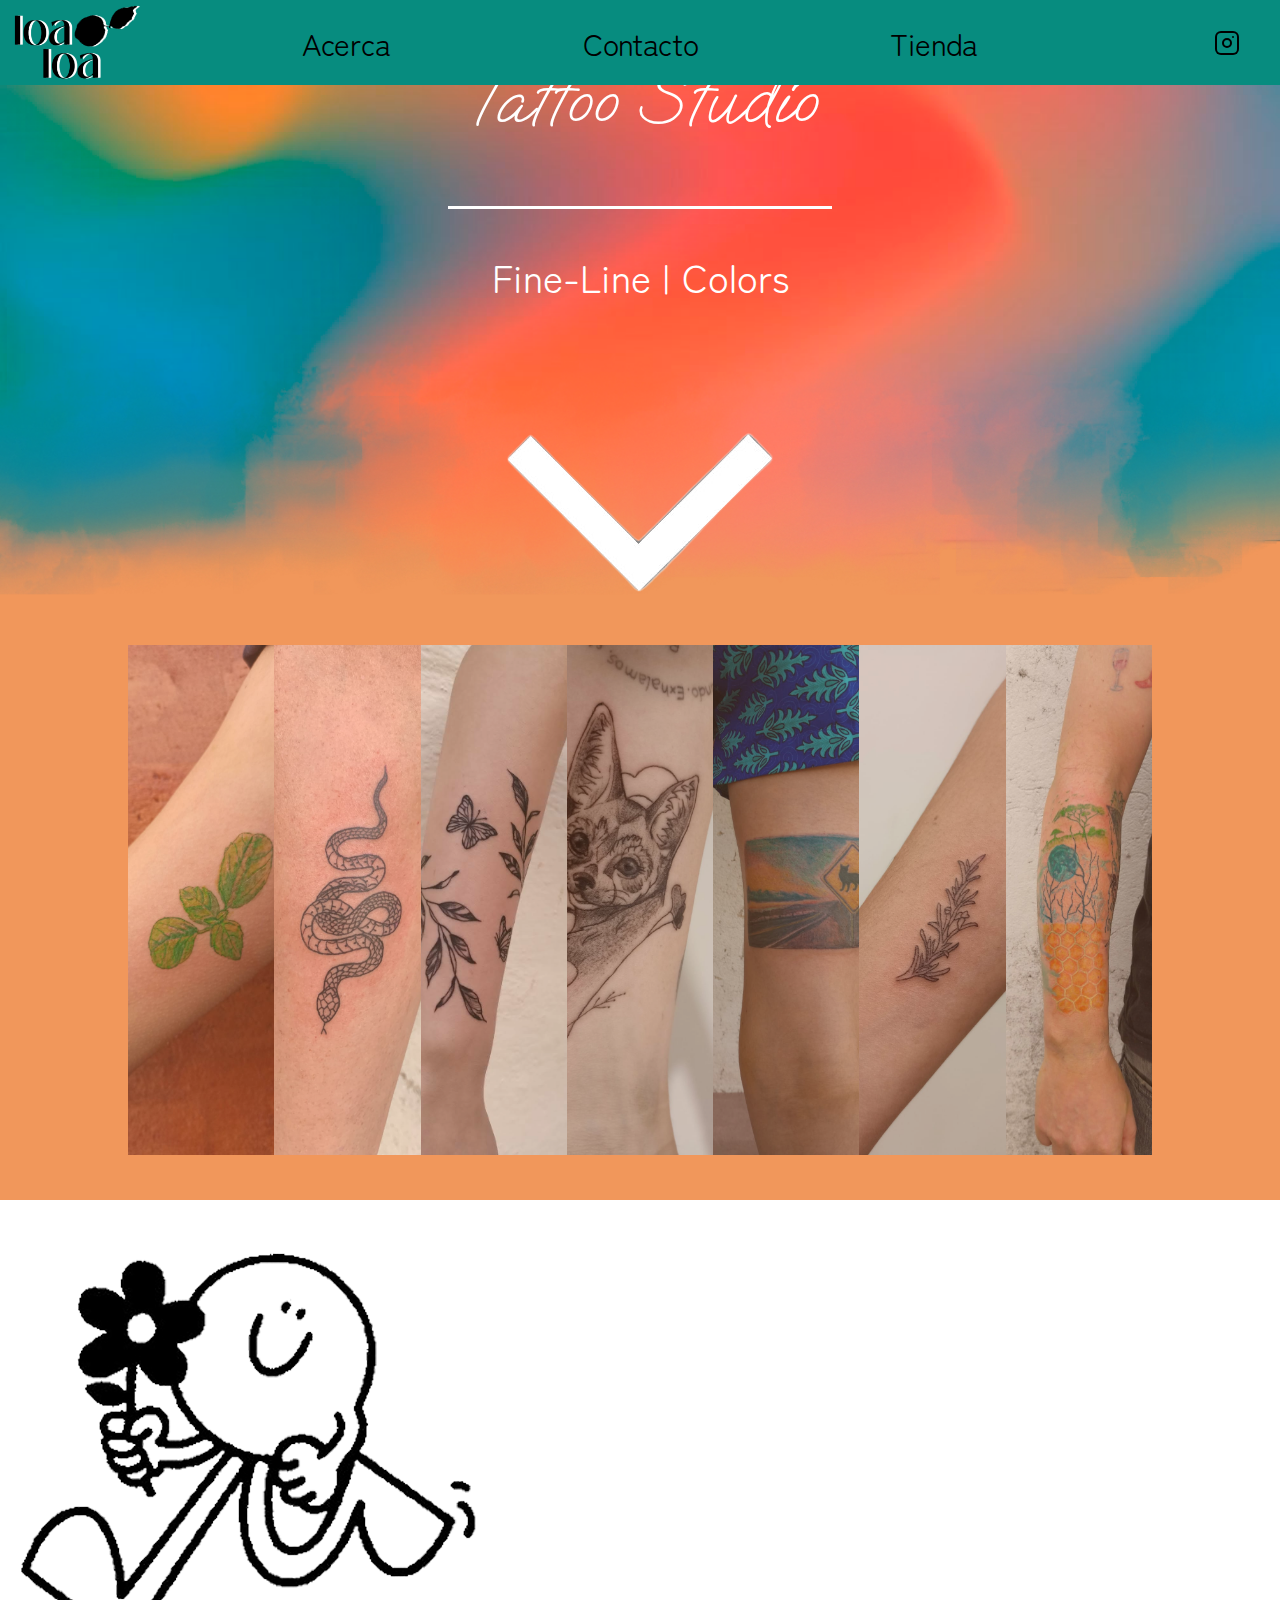
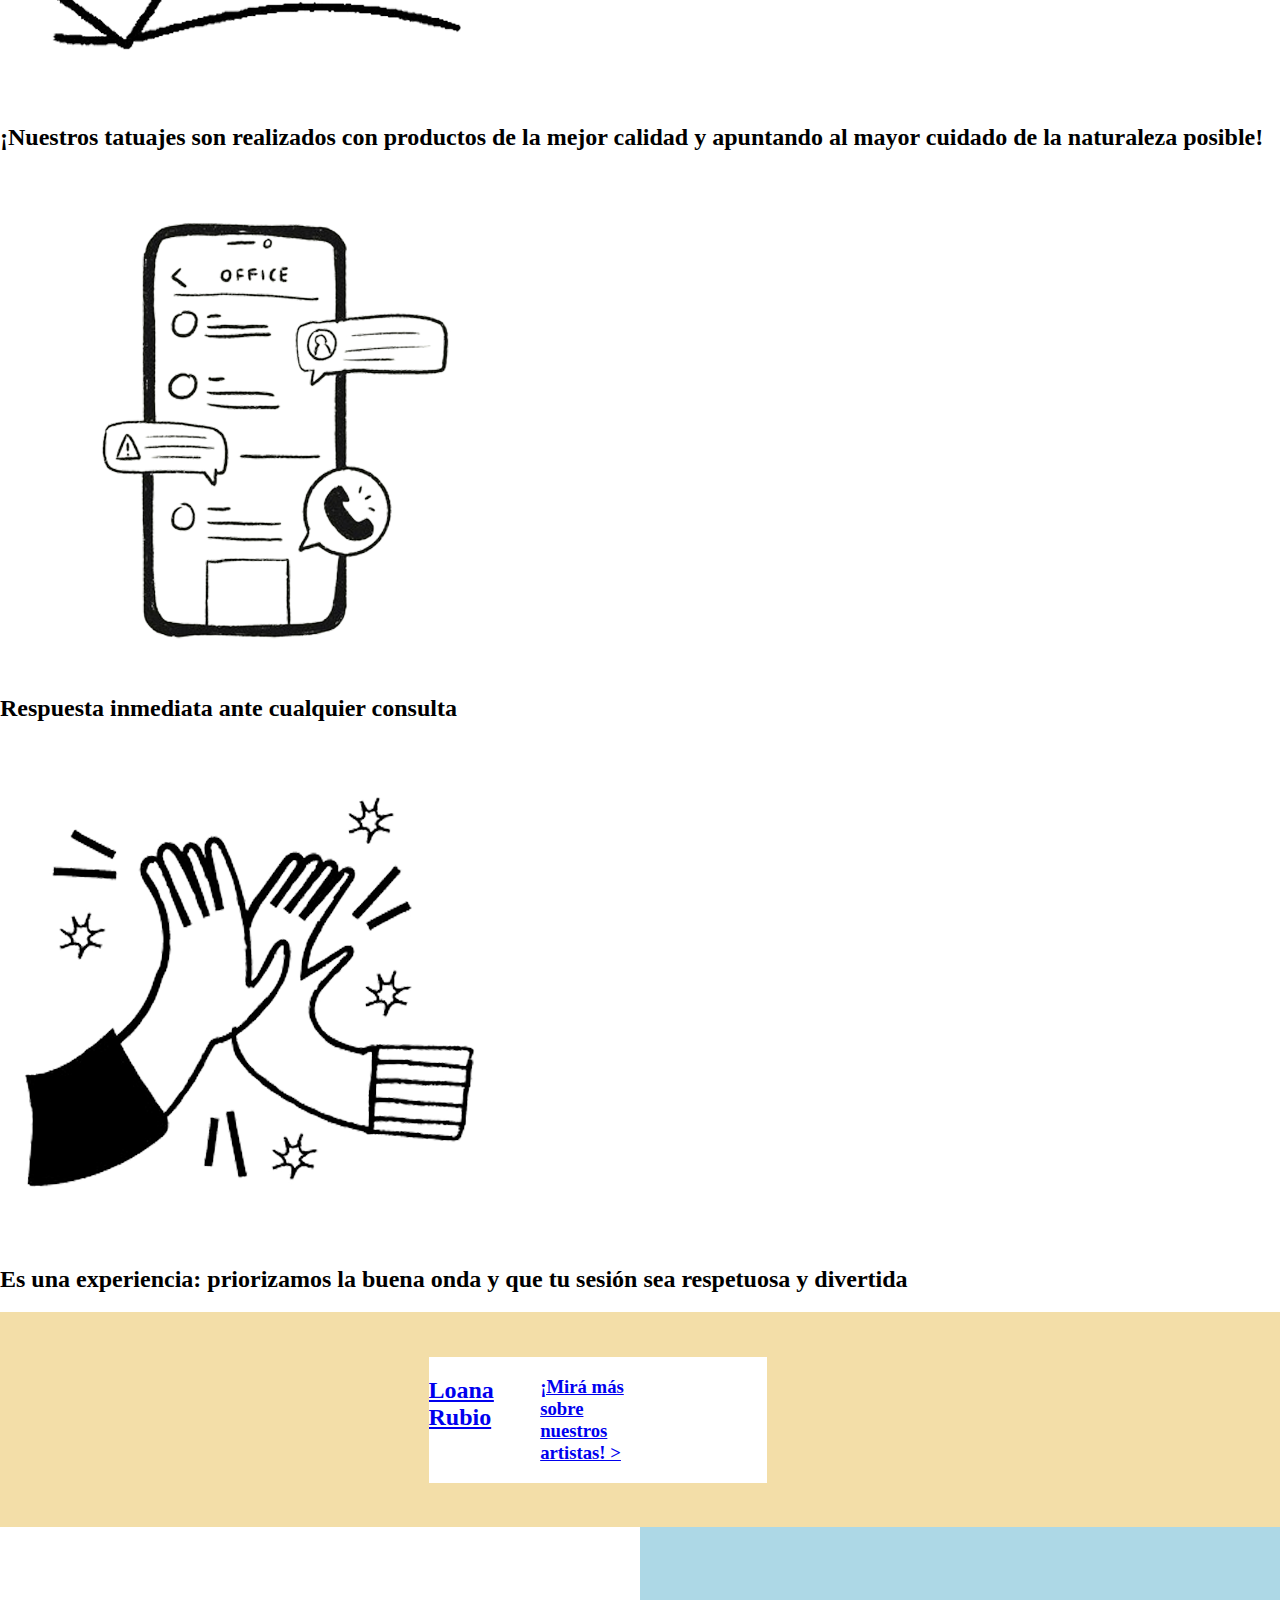
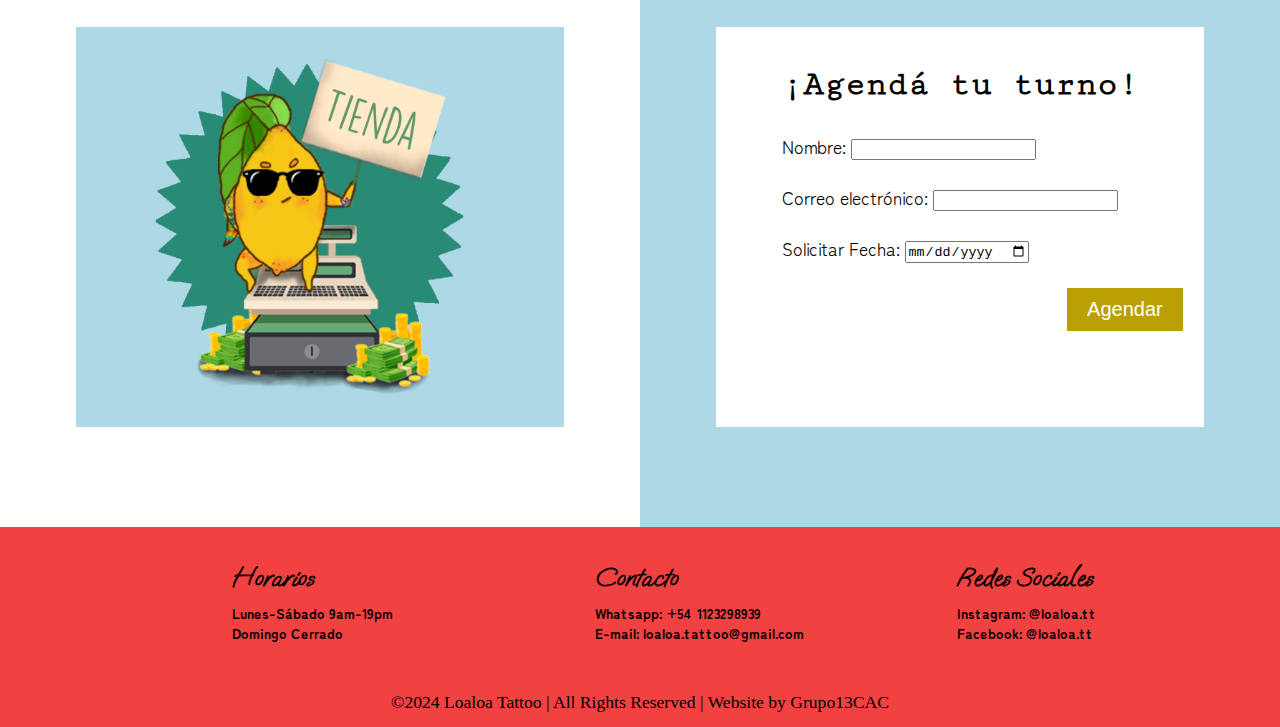
==== index.html @ 34a478d0 "puntosImagen" ====
<!DOCTYPE html>
<html lang="en">
<head>
    <meta charset="UTF-8">
    <meta name="viewport" content="width=device-width, initial-scale=1.0">
    <title>Tienda Loa</title>
    <link rel="stylesheet" href="./CSS/estilos.css">

    <link rel="preconnect" href="https://fonts.googleapis.com">
    <link rel="preconnect" href="https://fonts.gstatic.com" crossorigin>
    <link href="https://fonts.googleapis.com/css2?family=Caveat:wght@400..700&display=swap" rel="stylesheet">
    <link href="https://fonts.googleapis.com/css2?family=Oooh+Baby&display=swap" rel="stylesheet">
    <link href="https://fonts.googleapis.com/css2?family=Zen+Maru+Gothic&display=swap" rel="stylesheet">
    <link href="https://fonts.googleapis.com/css2?family=Cutive+Mono&display=swap" rel="stylesheet">
</head>

<body class="principal">

    <header class="header">
            <div class="logo">
                <a href="index.html">
                    <img src="./Imagenes/logoNegro.png" id="logoNegro" alt="Home">
                </a> 
                <a href="index.html">
                    <img src="./Imagenes/logoBlanco.png" id="logoBlanco" alt="Home">
                </a>
            </div>
             <nav> 
                <ul class="ListaCompleta">
                    <li class="ElementoLista"><a href="Acerca.html">Acerca</a></li>
                  
                    <li class="ElementoLista">  <a href="Contacto.html">Contacto</a></li>
                    
                    <li class="ElementoLista"><a href="Tienda.html">Tienda</a></li>
                </ul>
            </nav>
            <div class="sociales"> 
                <a class="socialesLoa" href="https://www.instagram.com/loaloa.tt/" target="_blank"> <i class="GGinstagram"></i></a>  
            </div>  
            <input type="checkbox" id="toggle" hidden>
            <label for="toggle" class="menu-hamburguesa">
                 <div class="barra"></div>
                 <div class="barra"></div>
                 <div class="barra"></div>
            </label>
            <div id="submenu" class="submenu">
                <ul>
                    <li><a href="/Acerca.html">Acerca</a></li>
                    <li><a href="/Contacto.html">Contacto</a></li>
                    <li><a href="/Tienda.html">Tienda</a></li>
                </ul>
                <a class="socialesLoa" href="https://www.instagram.com/loaloa.tt/" target="_blank"> <i class="GGinstagram"></i></a> 
                <script src="./JS/logica.js"></script>
            </div>
    </header>
    <main>

        <section class="titulo">
            <h1 class="tituloPrincipal">
                Tattoo Studio
            </h1>
            <hr class="separadorTitulos">
            <h2 class="subTituloPrincipal">
                Fine-Line | Colors
            </h2>
            <br><br><br><br><br>
            <div class="flecha">
                <a href="#Trabajos"><img id="flechaImagen" src="./Imagenes/flecha.png" alt=""></a>
            </div>
        </section>

        <section id="Trabajos" class="misTrabajos">
            <!--<h2 class="tituloTrabajos">
                
            </h2> -->
            <div class="carrusel">
                <img src="./Imagenes/tattoo6.jpg" alt="">
                <img src="./Imagenes/tattoo1.jpeg" alt="">
                <img src="./Imagenes/tattoo2.jpeg" alt="">
                <img src="./Imagenes/tattoo3.jpeg" alt="">
                <img src="./Imagenes/tattoo4.jpeg" alt="">
                <img src="./Imagenes/tattoo5.jpeg" alt="">
                <img src="./Imagenes/tattoo7.jpg" alt="">
            </div>
            <div class="slider">
                <img src="./Imagenes/tattoo6.jpg" alt="">
                <img src="./Imagenes/tattoo1.jpeg" alt="">
                <img src="./Imagenes/tattoo2.jpeg" alt="">
                <img src="./Imagenes/tattoo3.jpeg" alt="">
                <img src="./Imagenes/tattoo4.jpeg" alt="">
                <img src="./Imagenes/tattoo5.jpeg" alt="">
                <img src="./Imagenes/tattoo7.jpg" alt="">
                <img src="./Imagenes/tattoo2.jpeg" alt="">
            </div>
        </section>

        <section class="transicionGaleriaArtista">
            <div class="divProductos">
                <img id="imgFriendly" src="./Imagenes/friendly.png" alt="">
                <h2>¡Nuestros tatuajes son realizados con productos de la mejor calidad y apuntando al mayor cuidado de la naturaleza posible!</h2>
            </div>
            <div class="divRespuesta">
                <img id="imgRespuesta" src="./Imagenes/respuesta.png" alt="">
                <h2>Respuesta inmediata ante cualquier consulta</h2>
            </div>
            <div class="divOnda">
                <img id="imgAmbiente" src="./Imagenes/buenAmbiente.png" alt="">
                <h2>Es una experiencia: priorizamos la buena onda y que tu sesión sea respetuosa y divertida</h2>
            </div>
        </section>

        <section class="artista">
            <article class="articleArtista">
                <a href="/Acerca.html" class="enlace"><div class="contenedorArtista">
                    <h2>
                        Loana Rubio
                    </h2>
                    <h3>
                        ¡Mirá más sobre nuestros artistas! >
                    </h3>
                </div></a>
            </article>
        </section>

        <section class="tiendaTurno">
            <div class="contenedorTienda">    
                <article class="tienda">
                    <a href="Tienda.html" target="_blank"><img id="botonLimon" src="./Imagenes/LimoncioCash.png" alt=""></a>
                    <!-- <button id="tienda-btn"> Tienda</button>  CTRL + K + C = Win.--> 
                </article>
            </div>

            <div class="contenedorTurno">
                <article class="turno">
                    <form id="turno-form">
                        <h2>¡Agendá tu turno!</h2>
                        <label for="nombre">Nombre:</label>
                        <input type="text" id="nombre" name="nombre" required><br><br>
                        <label for="correo">Correo electrónico:</label>
                        <input type="email" id="correo" name="correo" required><br><br>
                        <label for="fecha">Solicitar Fecha:</label>
                        <input type="date" id="fecha" name="fecha" required><br><br>
                        <button type="submit">Agendar</button>
                    </form>
                </article>
            </div>
        </section>

    </main>
    <footer class="estilosFooter">
        <div class="contenedorListasFooter">
            <div id="listasFooter">
                <ul class="listaHorarios">
                    <li class="tituloFooter">Horarios</li>
                    <li class="elementoFooter">Lunes-Sábado 9am-19pm</li>
                    <li class="elementoFooter">Domingo Cerrado</li>
                </ul>
                <ul class="listaContacto">
                    <li class="tituloFooter">Contacto</li>
                    <li class="elementoFooter">Whatsapp: +54 1123298939</li>
                    <li class="elementoFooter">E-mail: loaloa.tattoo@gmail.com</li>
                </ul>
                <ul class="listaRedes">
                    <li class="tituloFooter">Redes Sociales</li>
                    <li class="elementoFooter">Instagram: @loaloa.tt</li>
                    <li class="elementoFooter">Facebook: @loaloa.tt</li>
                </ul>
            </div>
        </div>
        <div id="copyrightFooter">
            <p>©2024 Loaloa Tattoo | All Rights Reserved | Website by Grupo13CAC</p>
        </div>

    </footer>
    
</body>
</html>
---- CSS/estilos.css ----
.principal{
    margin:0;
    width: 100%;
}

/*--------------------------------------------------------- HEADER --------------------------------------------------------------*/

.header {
    height: 85px;
    width: 100vw;
    position:fixed;
    display:flex;
    justify-content: space-between;
    align-items:center;
    /*background-color:rgba(242, 109, 61, 100);*/
    background-color:rgba(7,140,127, 100);
    animation: mejora-header linear both;
    animation-timeline: scroll(root);
    animation-range: 0 100px;
    z-index: 9999;
}

@keyframes mejora-header {
    from{
       /*background:rgba(255, 109, 61, 0);*/
       background-color:rgba(7,140,127, 0);
       color: black
       } 
    to {
        /*background: rgba(242, 109, 61, 100);*/
        background-color:rgba(7,140,127, 100);
        color:white
    }
}


.ListaCompleta {
    display: flex;
    list-style-type: none;
    padding: 100px;
    margin: 0;
    font-size: 30px;
    font-family: "Zen Maru Gothic", serif;
    font-weight: 400;
    font-style: normal;
    cursor: pointer;
}

.ListaCompleta .ElementoLista {
    transition: transform 0.2s ease, text-decoration 0.2s ease;
    justify-content: space-between;
    margin: 0 6rem;
}
.ListaCompleta a {
    text-decoration: none;
    color: inherit;
 }
 .ListaCompleta .ElementoLista:hover{
   transform: scale(1.2);
  }
.submenu {
    position: absolute;
    top: 100%; 
    right: 2px;
    width: 25%;
    background-color: rgba(14, 180, 166, 0.0); 
    z-index: 999; 
    display: none;
    font-family: "Zen Maru Gothic", serif;
    font-style: normal;
    box-shadow:0px 8px 16px rgba(0, 0, 0, 0.2);
    animation: submenuScroll linear both;
    animation-timeline: scroll(root);
    animation-range: 0 100px;
}
@keyframes submenuScroll{
    from{box-shadow:0px 8px 16px rgba(0, 0, 0, 0.2) }
    to{background-color:rgba(7,140,127, 0.9);
        box-shadow:0px 0px 0px rgba(0, 0, 0, 0.0);
    }
}

.submenu ul {
    list-style-type: none;
    margin: 2%;
    padding: 15px 20px;
    display: flex;
    flex-direction: column;
    justify-content: center;
    align-items:center;
    
}

.submenu li {
    padding: 5%;
    margin: 3% 10%;
}

.submenu a {
    text-decoration: none;
    color: #000; 
    font-size: 18px; 
    font-family: "Zen Maru Gothic", serif;
    font-style: normal;
    animation: submenua linear both;
    animation-timeline: scroll(root);
    animation-range: 0 100px;

}
@keyframes submenua{
    from{ color: black}
    to{ color:white}
}
.submenu .socialesLoa{
    display:flex;
    flex-direction: column;
    justify-content: center;
    align-items:center;
    padding: 10px 10px;
}
#toggle:checked ~ .header .submenu {
    display: block;
}

#toggle {
    display: none;
}
#toggle:checked ~ .submenu {
    display: block;
}
.logo{
    width: 20%;
    height: 100%;
    position: relative;
    cursor: pointer;
}

.logo img {
    margin-left:10%;
    width: 130px; 
    height: 100%;
    position: absolute;
}

#logoBlanco{
    transition: transform 0.2s ease, text-decoration 0.2s ease;
    z-index: 0;
    animation: transicion-logoBlanco linear both;
    animation-timeline: scroll(root);
    animation-range: 0 100px;
}

#logoNegro{
    transition: transform 0.2s ease, text-decoration 0.2s ease;
    z-index: 1;
    animation: transicion-logoNegro linear both;
    animation-timeline: scroll(root);
    animation-range: 0 100px;
}
#logoNegro:hover{
    transform: scale(1.2)
}
#logoBlanco:hover{
    transform: scale(1.2)
}

@keyframes transicion-logoNegro {
    from{
        z-index: 1; 
        opacity: 1;
       } 
    to {
        z-index: 0; 
        opacity: 0;
    }
}

@keyframes transicion-logoBlanco {
    from{
        z-index: 0; 
        opacity: 0;
       } 
    to {
        z-index: 1;
        opacity: 1;
    }
}

.nav{
    width: 60%;
}

.sociales{
    /* padding: 4%; */
    width: 20%;
    height: 100%;
    display: flex;
    justify-content: center;
    align-items: center;
}
 @keyframes insta-scroll{  
    to{ color: white;}
 }

.socialesLoa{
    color:black;
    animation: insta-scroll linear both;
    animation-timeline: scroll(root);
    animation-range: 0 100px;
 }

 /* Separados porque sin la aclaración .socialesLoa se lo aplica a todo. */
.socialesLoa:link, 
.socialesLoa:visited,
.socialesloa:active{

}

.GGinstagram {
    transition: transform 0.3s;
    box-sizing: border-box;
    position: relative;
    display: block;
    transform: scale(var(--ggs,1));
    border: 2px solid transparent;
    box-shadow: 0 0 0 2px;
    border-radius: 4px;
    width: 20px;
    height: 20px;
}

.GGinstagram::after,
.GGinstagram::before {
    content: "";
    display: block;
    box-sizing: border-box;
    position: absolute;
}

.GGinstagram::after {
    border: 2px solid;
    left: 3px;
    width: 10px;
    height: 10px;
    border-radius: 100%;
    top: 3px;
}

.GGinstagram::before {
    border-radius: 3px;
    width: 2px;
    height: 2px;
    background: currentColor;
    right: 1px;
    top: 1px;
}
.GGinstagram:hover{
    transform:scale(1.3)
}

.menu-hamburguesa {
    width: 18%; 
    height: 100%;
    display:none;  
    cursor: pointer;
}

.barra {
    width: 25px;
    height: 3px;
    background-color: rgb(0, 0, 0);
    margin: 2px;
    border-radius: 9999px;
}
@media (width < 900px){
    .header nav {
        display: none} 
    .menu-hamburguesa{
        display:flex;
        flex-direction:column;
        justify-content: center;
        align-items: center;}
    .sociales{
        display: none;
    }
}


/*----------------------------------------------- PRIMERA SECCION -------------------------------------------------------------------------------------------*/

.titulo{
    background-image: url(../Imagenes/BackgroundHomeDesvanece.png);
    /* background-image: linear-gradient(rgba(0, 0, 0, 0), rgba(253, 190, 165, 0.5)), url(../Imagenes/BackgroundHome.jpg); */
    background-size: cover;
    /* background-position: center;    */
    height:750px;
    width:100%;
    display:flex;
    flex-direction: column;
    justify-content: center;
    align-items: center;
    position: relative;
    background-position: bottom; /*Esto hace que la imagen haga el cover anclando abajo*/
    /* background-color:rgb(248, 232, 177); */
    background-color:rgb(241, 151, 91);
    /* border-bottom: 30px solid rgba(8, 150, 166, 0.30); */
}

@media (width < 1440px){
    .titulo{ 
        height: 600px;
    }
}
@media (width < 1440px) and (height<700px){
    .titulo{ 
        height: 500px;
    }
}

.tituloPrincipal{
    /*-webkit-text-stroke-color: #0b554f;
    -webkit-text-stroke-width: 1.5px;*/
    font-family: "Oooh Baby", cursive;
    font-weight: 400;
    font-style: normal;
    font-size: clamp(4em, 6vw, 6em);
    color: #ffffff;
    
}

.separadorTitulos{
    border:none;
    height:3px;
    width: 30%;
    background-color:#ffffff;
}

.subTituloPrincipal{
    font-family: "Zen Maru Gothic", serif;
    font-weight: 400;
    font-style: normal;
    font-size: clamp(2em, 3vw, 3em);
    color: #ffffff;
}

/*--------------------------------------------MIS TRABAJOS----------------------------------------*/
.misTrabajos{
    /* background-color:#0896A6; */
    background-color:rgb(241, 151, 91);
    /* background-image: url(../Imagenes/fondoMisTrabajos.jpg); */
    background-size: cover;
    background-position: center;    
    height:600px;
    width:100%;
    display:flex;
    justify-content: center;
    align-items: center;
    flex-direction: column;
    font-size: 40px;
    color: #c7f0ec;
}

/* .tituloTrabajos{
    margin-top: -100px;
    font-family: "Caveat", cursive;
    font-optical-sizing: auto;
    font-size: 80px;
    font-style: normal;
} */

@media (width<700px) {
    .misTrabajos{
        height:auto;
    }
}
@media (width > 1440px){
    .misTrabajos{
        height:900px;
    }
}

.carrusel{
    display: flex;
    width: 80%;
    height: 85%;
}

@media (width<700px) {
    .carrusel{
        display: none;
    }
    
}

/*@media (width<700px) {
    .slider{
        height: 80%;
        width: 80%;
        position:relative;
        display: flex;
        overflow: scroll;
        scroll-snap-type: x mandatory;
     }
     .slider img{
        width: 100%;
        left: 0;
        position: sticky;
        object-fit: cover;
        scroll-snap-align: center;
    }
}*/

@media (width<700px) {
    .slider{
        height: 80%;
        width: 80%;
        display: flex;
        flex-wrap: wrap;
        align-items: flex-start;
        gap: 10px;
        margin-bottom: 10px;
     }
     .slider img{
        width: 130px;
        height: 240px;
        flex-basis: 100px;
        flex-grow: 1;
    }
}

.carrusel img{
    width: 0px;
    flex-grow: 1;
    object-fit: cover;
    opacity: .8;
    transition: .5s ease;
}

.carrusel img:hover{
    cursor: crosshair;
    width: 300px;
    opacity: 1;
    filter: contrast(120%);
}
@media (width>700px){
.slider{
    display: none;
}
.slider img{
    display: none;
}
}

/*-------------------------------------------ARTISTA-----------------------------------------*/

.artista{
    height:auto;
    width:100%;
    padding-top: 3.5%;
    padding-bottom: 3.5%;
    background-color:  rgb(243, 222, 168);
    display: flex;
    justify-content: center;
    align-items: center;
}

.contenedorArtista{
    display: grid;
    width: 80%;
    height: 90%;
    background-color: white;
    grid-template-columns: 33% 33% 33%;
    grid-template-rows: 33% 33% 33%;
    overflow: hidden;
}

@media (width<900px){
    .contenedorArtista{
        display: flex;
        flex-direction: column;
    }

}
@media (width<700px){
    .artista{
        padding-top: 0px;
        padding-bottom: 0px;
        }
    .contenedorArtista{
        width: 100%;
        height: 100%;
    }

}




#imgLoaFacheraFacherita{
    border-radius: 50%;
    height: 80%;
    width: 80%;
    margin-top: 80px;
    margin-left: 80px;
    box-shadow: 0px 0px 50px rgba(0, 0, 0, 0.5);
    grid-column: 1;
    grid-row: 1;
}

#imgEstudio{
    height: auto;
    width: 100%;
    margin-top: 30px;
    grid-column: 3;
    grid-row: 2;
}

#imgMesaTrabajo{
    height: auto;
    width: 100%;
    margin-top: 80px;
    margin-left: 80px;
    grid-column: 1;
    grid-row: 3;
}

#textoLoaFacheraFacherita{
    margin-top: 50px;
    grid-row: 1;
    grid-column: 2/3;
}

#textoLoaFacheraFacherita p{
    margin-top: -30px;
}

#textoEstudio{
    grid-row: 2;
    grid-column: 1/2;
}

#textoMesaTrabajo{
    grid-row: 3;
    grid-column: 2/3;
}


.contenedorTexto{
    height: 400px;
    width: 180%;
}

@media (width<900px){
    .contenedorTexto{
        height: auto;
        width: 90%;
        margin-left: 5%;
        margin-right: 5%;
    }
    #imgMesaTrabajo{
        width: 90%;
        margin-top: 0px;
        margin-left: 5%;
        margin-right: 5%;
    }
    #imgLoaFacheraFacherita{
        margin-top: 40px;
        margin-left: 10%;
    }
    #imgEstudio{
        width: 90%;
        margin-top: 0px;
        margin-left: 5%;
        margin-right: 5%;
    }
    
}

.contenedorTexto h2{
    font-family: "Caveat", cursive;
    font-optical-sizing: auto;
    font-size: clamp(2em, 5vw, 5em);
    font-style: normal;
    margin-top: 10px;
    margin-left: 80px;
}

.contenedorTexto p{
    font-size: calc(1vw + .7em);
    margin-left: 90px;
    text-align:justify;
    font-family: "Zen Maru Gothic", serif;
    margin-top: 100px;
}
@media (width<900px){
    .contenedorTexto p{
        margin-left: 1px; 
        margin-top: 20px;  
    }
    .contenedorTexto h2{
        text-align: center;
        margin-left: 0px;
    }
}

/*-----------------------------------------TIENDA Y CONTACTO-----------------------------------------*/

.tiendaTurno {
    display: flex;
    justify-content: space-between; 
    align-items: center; 
    height: 600px; 
    width: 100%;
    /* padding: 0 20px;  */
    background-color: lightblue;
}
@media (width<900px) {
    .tiendaTurno{
        height: auto;
        flex-direction: column-reverse;
    }
}

.contenedorTienda,
.contenedorTurno {
    width: 50%; 
    height: 100%;
    display: flex;
    justify-content: center;
    align-items: center;
}

@media (width<900px){
    .contenedorTienda{
        width: 100%;
    }
    .contenedorTurno{
        width: 90%;
        margin-top: 5%;
        margin-bottom: 5%;
    }
    .tienda{
        margin-top: 5%;
        margin-bottom: 5%;;
    }
}

.contenedorTurno {
    /* text-align: right;  */
}


.turno ,.tienda {
    width: 70%;
    height: 60%;
    padding: 20px;
    display: flex;
    justify-content: center;
    align-items: center;
}
.contenedorTienda{
    background-color: white;
}

.tienda {
    background-color: lightblue;
}

#botonLimon{
    width: 80%;
    height: 80%;
    margin-left: 8%;
}

.contenedorTurno {
    /* text-align: right; */
    background-color:lightblue 
}

.turno h2 {
    margin-top: 5%;
    text-align: center;
    font-size: clamp(2em, 1vw, 5em);
    font-family: "Cutive Mono", monospace; 
}

.turno{
    background-color:white;
    display: flex;
    /* flex-direction: column; */
    font-family: "Zen Maru Gothic", serif;
    font-size: calc(0.5vw + .7em);
    overflow: hidden;
}

#turno-form{
    height: 100%;
}

.turno button {
    /* width: 20%;
    height: 45%; */
    padding: 10px 20px;
    font-size: 20px;
    /* line-height: 100%; */
    text-align: center;
    cursor: pointer;
    border: none;
    /* border-radius: 50%; */
    background-color: #bba004;
    color: #fff;
    transition: background-color 0.3s ease;
    margin-left: 80%;
}
  
button:hover {
    background-color: #0056b3;
}

/*-----------------------------------------------FOOTER----------------------------------------------*/

.estilosFooter{
    background-color: #F24141;
    height: 200px;
    width:100%;
    display: block;
    /* overflow: hidden; */
}

.tituloFooter{
    font-family: "Oooh Baby", cursive;
    font-size: clamp(1em, 2vw, 2em);
    font-weight: 800;
    font-style: normal;
    margin-bottom: 10px;
}

.elementoFooter{
    font-family: "Zen Maru Gothic", serif;
    font-size: calc(.7vw + .3em);
    font-weight: 600;
    font-style: normal;
}

.contenedorListasFooter{
    width: 100%;
    display: flex;
    align-items: center;  
}

#listasFooter{
    height: 150px;
    width: 100%;
    display: flex;
    justify-content: space-between;
    align-items: center;
    margin-left: 15%;
}
@media (width<800px){
    
    #listasFooter{
        height: 150px;
        width: 100%;
        display: flex;
        justify-content: space-between;
        align-items: center;
        margin-left: -5%;
        overflow: hidden;
    }
}

#listasFooter ul{
    list-style-type: none;
    /* padding: 0px 200px; */
    margin: 0;
    width: 33%;
}

#copyrightFooter{
    display: flex;
    justify-content: center;
    align-items: center;
    height: 50px;
    width:100%;
    font-size: calc(1vw + .3em);
}
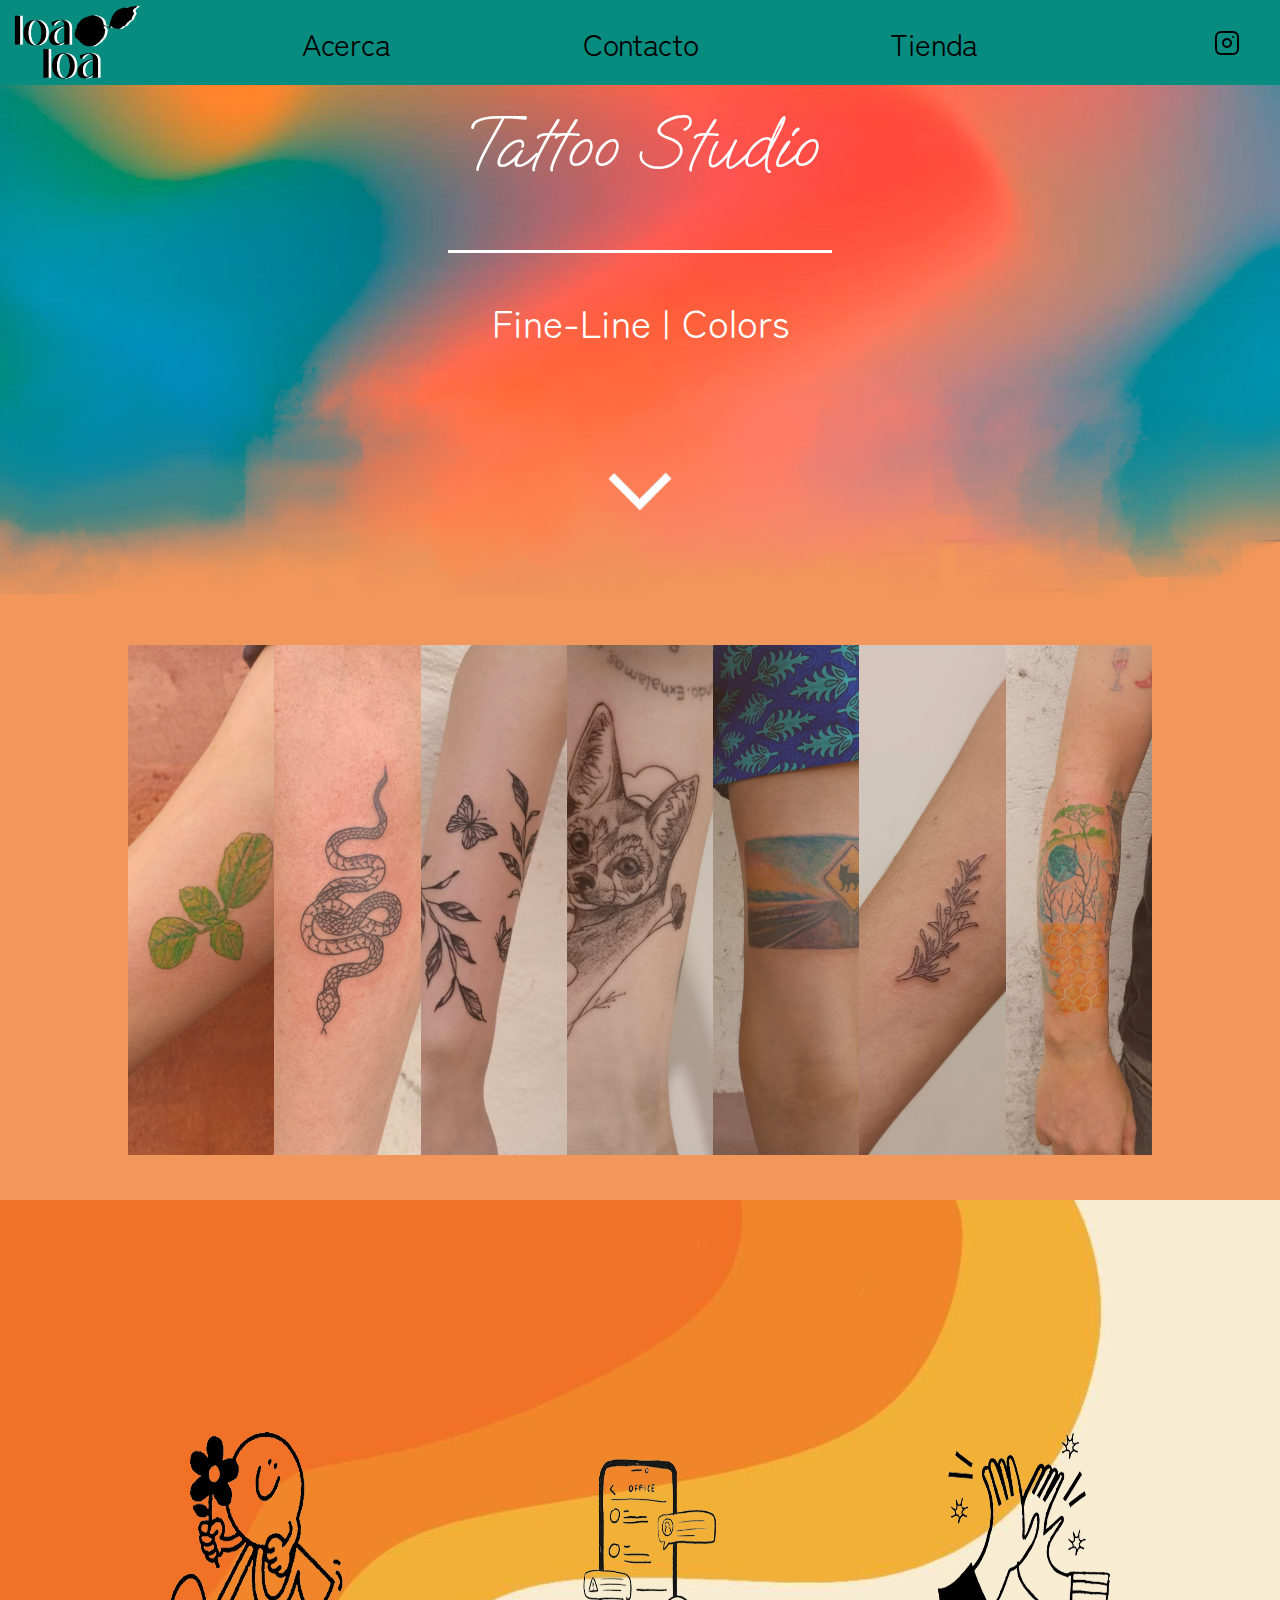
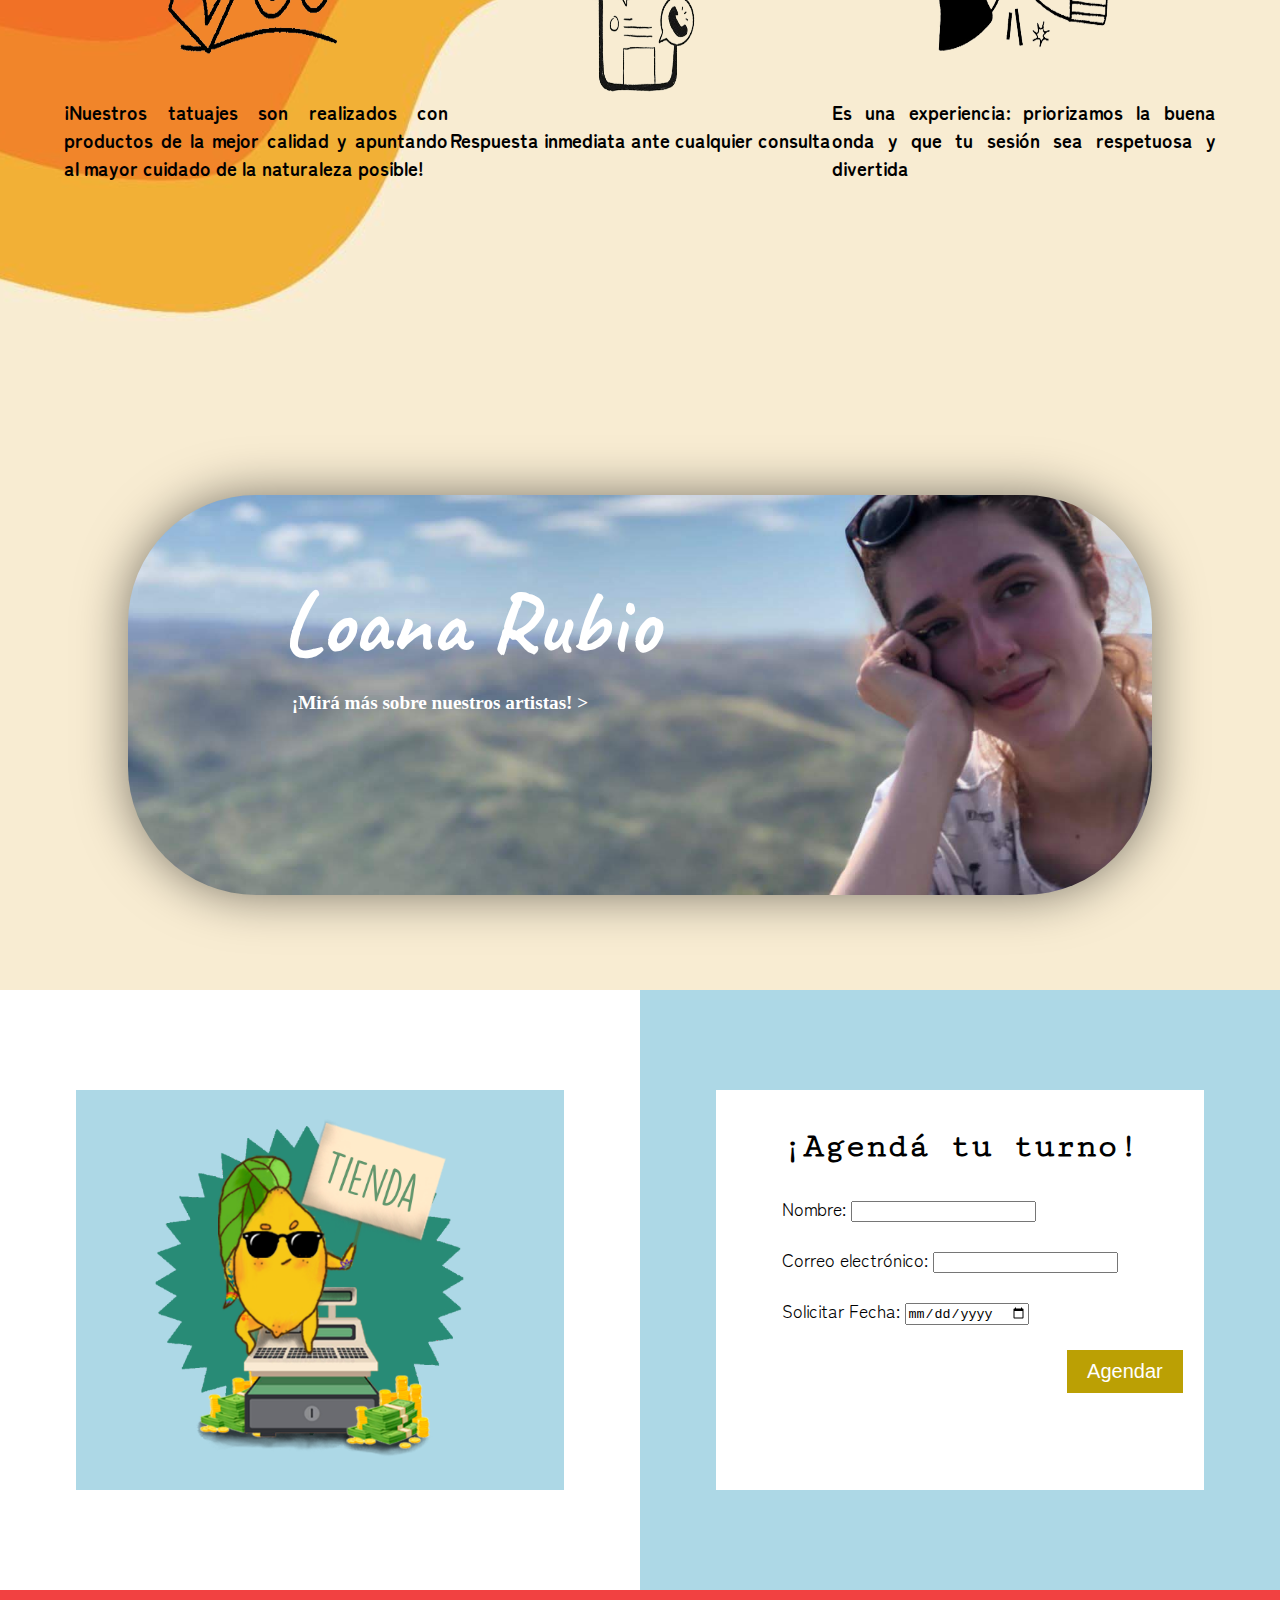
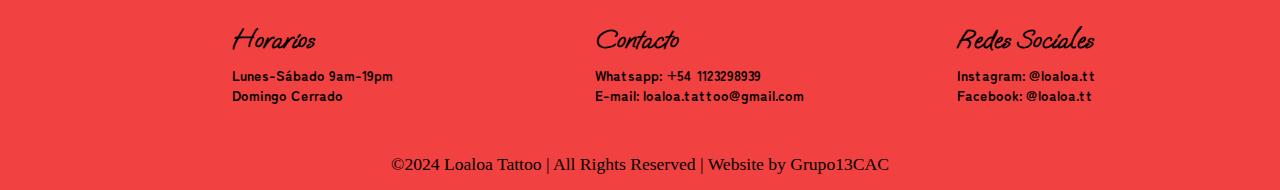
==== commit 1e6944ad: "puntosAmborgesa" ====
--- a/index.html
+++ b/index.html
@@ -45,9 +45,9 @@
             </label>
             <div id="submenu" class="submenu">
                 <ul>
-                    <li><a href="/Acerca.html">Acerca</a></li>
-                    <li><a href="/Contacto.html">Contacto</a></li>
-                    <li><a href="/Tienda.html">Tienda</a></li>
+                    <li><a href="./Acerca.html">Acerca</a></li>
+                    <li><a href="./Contacto.html">Contacto</a></li>
+                    <li><a href="./Tienda.html">Tienda</a></li>
                 </ul>
                 <a class="socialesLoa" href="https://www.instagram.com/loaloa.tt/" target="_blank"> <i class="GGinstagram"></i></a> 
                 <script src="./JS/logica.js"></script>
--- a/CSS/estilos.css
+++ b/CSS/estilos.css
@@ -1,3 +1,7 @@
+html{
+    scroll-behavior: smooth;
+}
+
 .principal{
     margin:0;
     width: 100%;
@@ -293,7 +297,7 @@
     /* background-image: linear-gradient(rgba(0, 0, 0, 0), rgba(253, 190, 165, 0.5)), url(../Imagenes/BackgroundHome.jpg); */
     background-size: cover;
     /* background-position: center;    */
-    height:750px;
+    height:900px;
     width:100%;
     display:flex;
     flex-direction: column;
@@ -311,9 +315,10 @@
         height: 600px;
     }
 }
-@media (width < 1440px) and (height<700px){
+
+@media (width < 1440px) and (height < 700px){
     .titulo{ 
-        height: 500px;
+        height: 800px;
     }
 }
 
@@ -343,7 +348,30 @@
     color: #ffffff;
 }
 
+.flecha{
+    position: relative;
+    width: 5%;
+    height: 14%;
+    cursor: pointer;
+}
+
+#flechaImagen{
+    width: 100%;
+    animation: rebote 1s infinite ease-in-out;
+}
+
+@keyframes rebote {
+    0%, 100% {
+        transform: translateY(0);
+    }
+    50% {
+        transform: translateY(-40px); /* Ajusta la altura del rebote */
+    }
+}
+
+
 /*--------------------------------------------MIS TRABAJOS----------------------------------------*/
+
 .misTrabajos{
     /* background-color:#0896A6; */
     background-color:rgb(241, 151, 91);
@@ -360,6 +388,8 @@
     color: #c7f0ec;
 }
 
+
+
 /* .tituloTrabajos{
     margin-top: -100px;
     font-family: "Caveat", cursive;
@@ -373,11 +403,13 @@
         height:auto;
     }
 }
+
 @media (width > 1440px){
     .misTrabajos{
-        height:900px;
-    }
-}
+        height:1000px;
+    }
+}
+
 
 .carrusel{
     display: flex;
@@ -451,28 +483,130 @@
 }
 }
 
+/*---------------------------------TRANSICION( + DATA)--------------------------------------*/
+.transicionGaleriaArtista{
+    height: 800px;
+    width: 100%;
+    background-color: rgb(241, 151, 91);
+    display: flex;
+    justify-content: center;
+    align-items: center;
+    margin-top: 0px;
+    background-image: url(/Imagenes/fondoBanner.jpg);
+    background-size: cover;
+    background-repeat: no-repeat;
+    background-position: center;
+    font-family: "Zen Maru Gothic", serif;
+    font-size: clamp(0.5em, 1vw, 1em);
+    text-align: justify;
+}
+
+.divProductos{
+    width: 33%;
+    height: 100%;
+    display: flex;
+    flex-direction: column;
+    justify-content: center;
+    align-items: center;
+    margin-left: 5%;
+}
+
+.divProductos img{
+    height: 35%;
+    width: 50%;
+}
+
+.divRespuesta{
+    width: 33%;
+    height: 100%;
+    display: flex;
+    flex-direction: column;
+    justify-content: center;
+    align-items: center;
+}
+
+.divRespuesta img{
+    height: 35%;
+    width: 50%;
+}
+
+.divOnda{
+    width: 33%;
+    height: 100%;
+    display: flex;
+    flex-direction: column;
+    justify-content: center;
+    align-items: center;
+    margin-right: 5%;
+}
+
+.divOnda img{
+    height: 35%;
+    width: 50%;
+}
+
+@media (width<900px){
+    .transicionGaleriaArtista{
+        display: flex;
+        flex-direction: column;
+    }
+
+}
+@media (width<700px){
+    .transicionGaleriaArtista{
+        width: 100%;
+        height: 100%;
+    }
+
+}
+
 /*-------------------------------------------ARTISTA-----------------------------------------*/
 
 .artista{
-    height:auto;
+    height:500px;
     width:100%;
     padding-top: 3.5%;
     padding-bottom: 3.5%;
-    background-color:  rgb(243, 222, 168);
-    display: flex;
-    justify-content: center;
-    align-items: center;
+    background-color: rgb(248, 236, 210);
+    /* rgb(243, 222, 168); */
+    display: flex;
+    justify-content: center;
+    align-items: center;
+}
+
+.articleArtista{
+    width: 80%;
+    height: 80%;
+    margin: 3rem auto;
+}
+
+.enlace{
+    text-decoration: none;
+    color:inherit;
 }
 
 .contenedorArtista{
-    display: grid;
-    width: 80%;
-    height: 90%;
+    display:block;
+    width: 100%;
+    height: 100%;
     background-color: white;
-    grid-template-columns: 33% 33% 33%;
-    grid-template-rows: 33% 33% 33%;
     overflow: hidden;
-}
+    box-shadow: 0px 0px 50px rgba(0, 0, 0, 0.5);
+    border-radius: 8rem;
+    background-image: url("../Imagenes/loaBanner.jpg");
+    background-size: cover;
+    background-repeat: no-repeat;
+    background-position: center;
+    justify-content:left;
+    align-items: center;
+    transition: transform 0.3s ease;
+}
+
+.contenedorArtista:hover{
+    transform:scale(1.1);
+    cursor:pointer;
+}
+
 
 @media (width<900px){
     .contenedorArtista{
@@ -494,109 +628,29 @@
 }
 
 
-
-
-#imgLoaFacheraFacherita{
-    border-radius: 50%;
-    height: 80%;
-    width: 80%;
-    margin-top: 80px;
-    margin-left: 80px;
-    box-shadow: 0px 0px 50px rgba(0, 0, 0, 0.5);
-    grid-column: 1;
-    grid-row: 1;
-}
-
-#imgEstudio{
-    height: auto;
-    width: 100%;
-    margin-top: 30px;
-    grid-column: 3;
-    grid-row: 2;
-}
-
-#imgMesaTrabajo{
-    height: auto;
-    width: 100%;
-    margin-top: 80px;
-    margin-left: 80px;
-    grid-column: 1;
-    grid-row: 3;
-}
-
-#textoLoaFacheraFacherita{
-    margin-top: 50px;
-    grid-row: 1;
-    grid-column: 2/3;
-}
-
-#textoLoaFacheraFacherita p{
-    margin-top: -30px;
-}
-
-#textoEstudio{
-    grid-row: 2;
-    grid-column: 1/2;
-}
-
-#textoMesaTrabajo{
-    grid-row: 3;
-    grid-column: 2/3;
-}
-
-
-.contenedorTexto{
-    height: 400px;
-    width: 180%;
-}
-
 @media (width<900px){
-    .contenedorTexto{
-        height: auto;
-        width: 90%;
-        margin-left: 5%;
-        margin-right: 5%;
-    }
-    #imgMesaTrabajo{
-        width: 90%;
-        margin-top: 0px;
-        margin-left: 5%;
-        margin-right: 5%;
-    }
-    #imgLoaFacheraFacherita{
-        margin-top: 40px;
-        margin-left: 10%;
-    }
-    #imgEstudio{
-        width: 90%;
-        margin-top: 0px;
-        margin-left: 5%;
-        margin-right: 5%;
-    }
-    
-}
-
-.contenedorTexto h2{
+
+}
+
+.artista h2{
     font-family: "Caveat", cursive;
     font-optical-sizing: auto;
-    font-size: clamp(2em, 5vw, 5em);
+    font-size: clamp(2em, 7vw, 7em);
     font-style: normal;
-    margin-top: 10px;
-    margin-left: 80px;
-}
-
-.contenedorTexto p{
-    font-size: calc(1vw + .7em);
-    margin-left: 90px;
-    text-align:justify;
-    font-family: "Zen Maru Gothic", serif;
-    margin-top: 100px;
-}
+    margin-top: 7%;
+    margin-left: 15%;
+    color: white;
+}
+
+.artista h3{
+    font-size: clamp(1em, 1.5vw, 1.5em);
+    color: white;
+    margin-left: 16%;
+    margin-top: -6%;
+}
+
+
 @media (width<900px){
-    .contenedorTexto p{
-        margin-left: 1px; 
-        margin-top: 20px;  
-    }
     .contenedorTexto h2{
         text-align: center;
         margin-left: 0px;
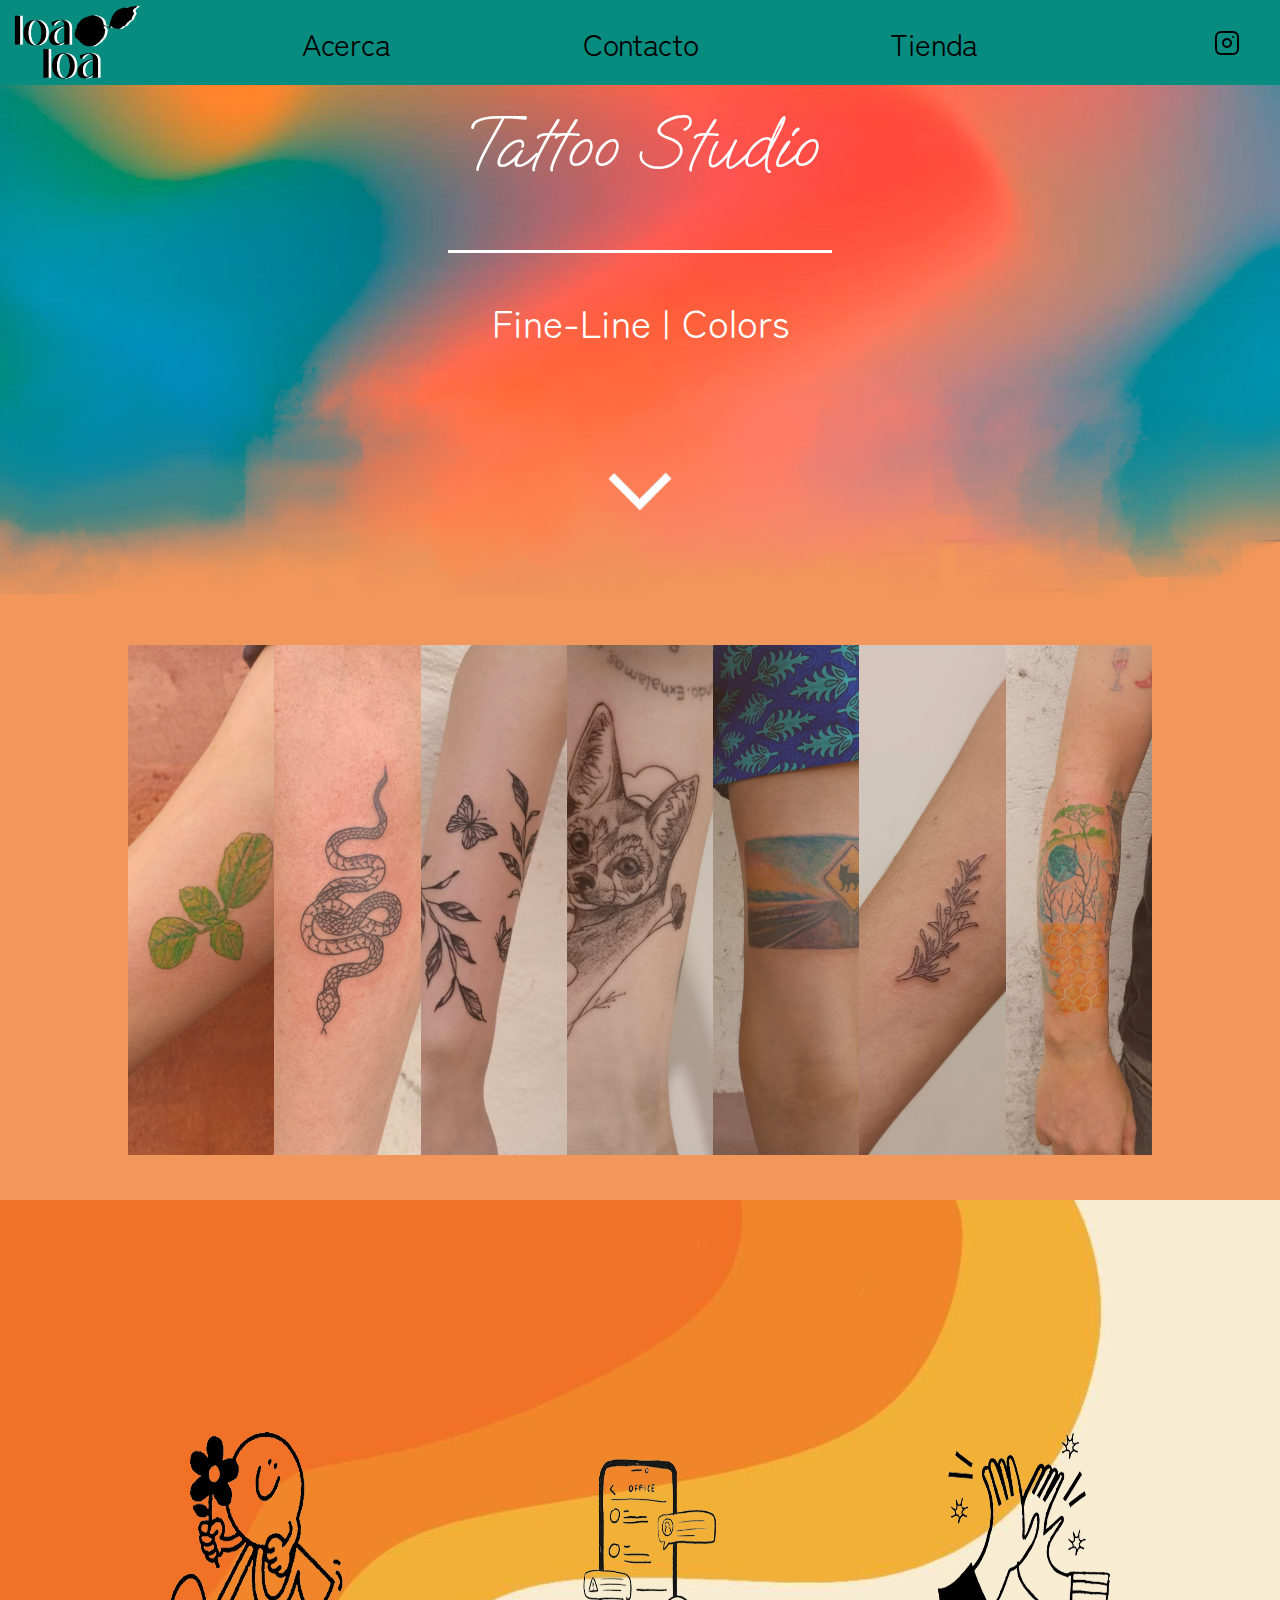
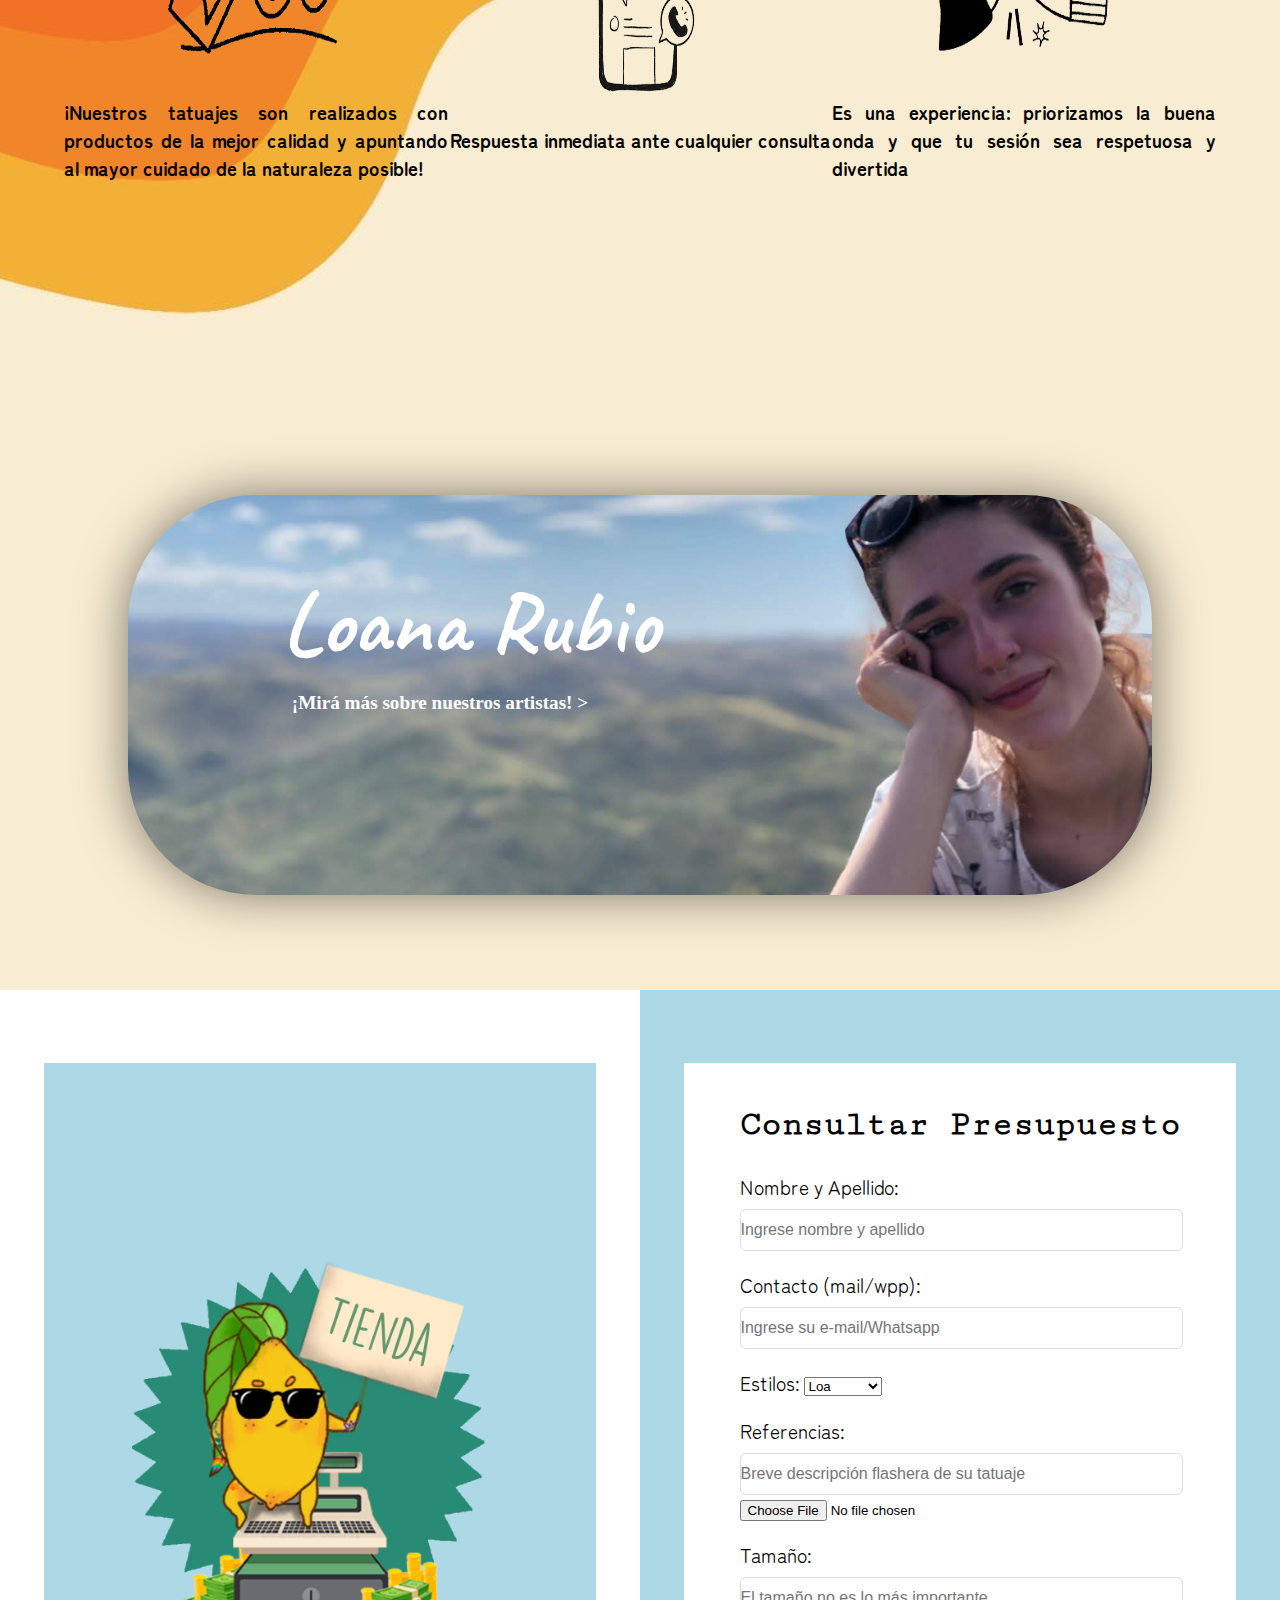
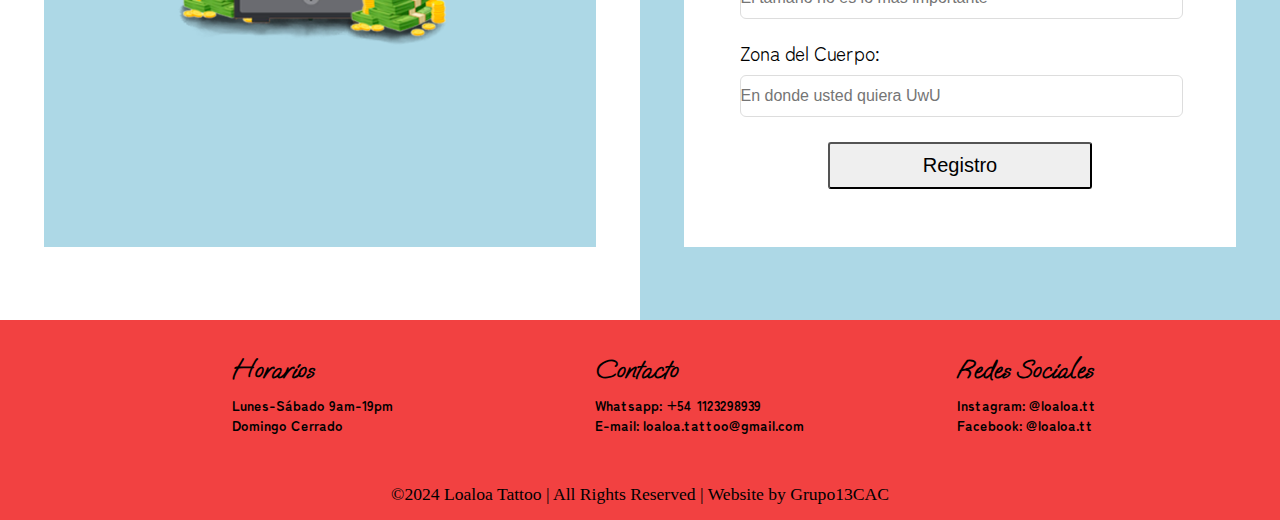
==== commit 4078f561: "Hicimos el Form" ====
--- a/index.html
+++ b/index.html
@@ -124,25 +124,54 @@
 
         <section class="tiendaTurno">
             <div class="contenedorTienda">    
-                <article class="tienda">
+                <div class="tienda">
                     <a href="Tienda.html" target="_blank"><img id="botonLimon" src="./Imagenes/LimoncioCash.png" alt=""></a>
                     <!-- <button id="tienda-btn"> Tienda</button>  CTRL + K + C = Win.--> 
-                </article>
+                </div>
             </div>
 
             <div class="contenedorTurno">
-                <article class="turno">
+                <div class="turno">
                     <form id="turno-form">
-                        <h2>¡Agendá tu turno!</h2>
-                        <label for="nombre">Nombre:</label>
-                        <input type="text" id="nombre" name="nombre" required><br><br>
-                        <label for="correo">Correo electrónico:</label>
-                        <input type="email" id="correo" name="correo" required><br><br>
-                        <label for="fecha">Solicitar Fecha:</label>
-                        <input type="date" id="fecha" name="fecha" required><br><br>
-                        <button type="submit">Agendar</button>
+                        <h2>Consultar Presupuesto</h2>
+                    <div class="Input-box"> 
+                        <label>Nombre y Apellido:</label> 
+                        <input type="text" placeholder="Ingrese nombre y apellido">
+                    </div>
+                    <div class="Input-box"> 
+                        <label>Contacto (mail/wpp):</label>
+                        <input type="text" placeholder="Ingrese su e-mail/Whatsapp">
+                    </div>
+                    <div class="Input-box"> 
+                        <label>Estilos:</label>
+                         <select name="Estilos">
+                            <option value="A">Loa</option>
+                            <option value="B">Fachera</option>
+                            <option value="C">Facherita</option>
+                         </select>
+                    </div>
+                    <div class="Input-box"> 
+                        <label>Referencias:</label>
+                        <input type="text" placeholder="Breve descripción flashera de su tatuaje">
+                    </div>
+                    <div class="input-imagen">
+                        <input type="file" name="Subir una referencia" accept="image/*">
+
+                    </div>
+                    <div class="Input-box"> 
+                        <label>Tamaño:</label>
+                        <input type="text" placeholder="El tamaño no es lo más importante">
+                    </div>
+                    <div class="Input-box"> 
+                        <label>Zona del Cuerpo:</label>
+                        <input type="text" placeholder="En donde usted quiera UwU">
+                    </div>
+                    <div class="boton-form">
+                        <button type="submit" value="Registro"> Registro</button>
+                    </div>
+
                     </form>
-                </article>
+                </div>
             </div>
         </section>
 
--- a/CSS/estilos.css
+++ b/CSS/estilos.css
@@ -603,7 +603,7 @@
 }
 
 .contenedorArtista:hover{
-    transform:scale(1.1);
+    transform:scale(1.04);
     cursor:pointer;
 }
 
@@ -663,7 +663,7 @@
     display: flex;
     justify-content: space-between; 
     align-items: center; 
-    height: 600px; 
+    height: 930px; 
     width: 100%;
     /* padding: 0 20px;  */
     background-color: lightblue;
@@ -705,8 +705,8 @@
 
 
 .turno ,.tienda {
-    width: 70%;
-    height: 60%;
+    width: 80%;
+    height: 80%;
     padding: 20px;
     display: flex;
     justify-content: center;
@@ -725,7 +725,7 @@
     height: 80%;
     margin-left: 8%;
 }
-
+/*-----------------------------------------------------------------------------------------------------------------------------------------------------------------------*/
 .contenedorTurno {
     /* text-align: right; */
     background-color:lightblue 
@@ -750,27 +750,50 @@
 #turno-form{
     height: 100%;
 }
-
-.turno button {
-    /* width: 20%;
-    height: 45%; */
-    padding: 10px 20px;
-    font-size: 20px;
-    /* line-height: 100%; */
-    text-align: center;
-    cursor: pointer;
-    border: none;
-    /* border-radius: 50%; */
-    background-color: #bba004;
-    color: #fff;
-    transition: background-color 0.3s ease;
-    margin-left: 80%;
-}
-  
-button:hover {
-    background-color: #0056b3;
-}
-
+.Input-box{
+    width: 100%;
+    margin-top: 20px;
+}
+.Input-box label{
+    color: black;
+    font-size:1.2rem;
+}
+.boton-form{
+    display: flex;
+    justify-content: center;
+    width:100%;
+    
+}
+.boton-form button{
+    width:60%;
+    margin-top:25px;
+    font-size:20px;
+    padding: 10px;
+    border-radius:3px;
+    
+
+}
+.Input-box input{
+    position: relative;
+    height:40px;
+    width:100%;
+    outline: none;
+    font-size:1rem;
+    color:#707070;
+    margin-top:8px;
+    border:1px solid #ddd;
+    border-radius: 6px;
+    padding: 0;
+
+}
+@media (width < 700px){
+    .turno ,.tienda { 
+        width:100%;
+    }
+    .contenedorTurno{
+        width: 95%;
+    }
+}
 /*-----------------------------------------------FOOTER----------------------------------------------*/
 
 .estilosFooter{
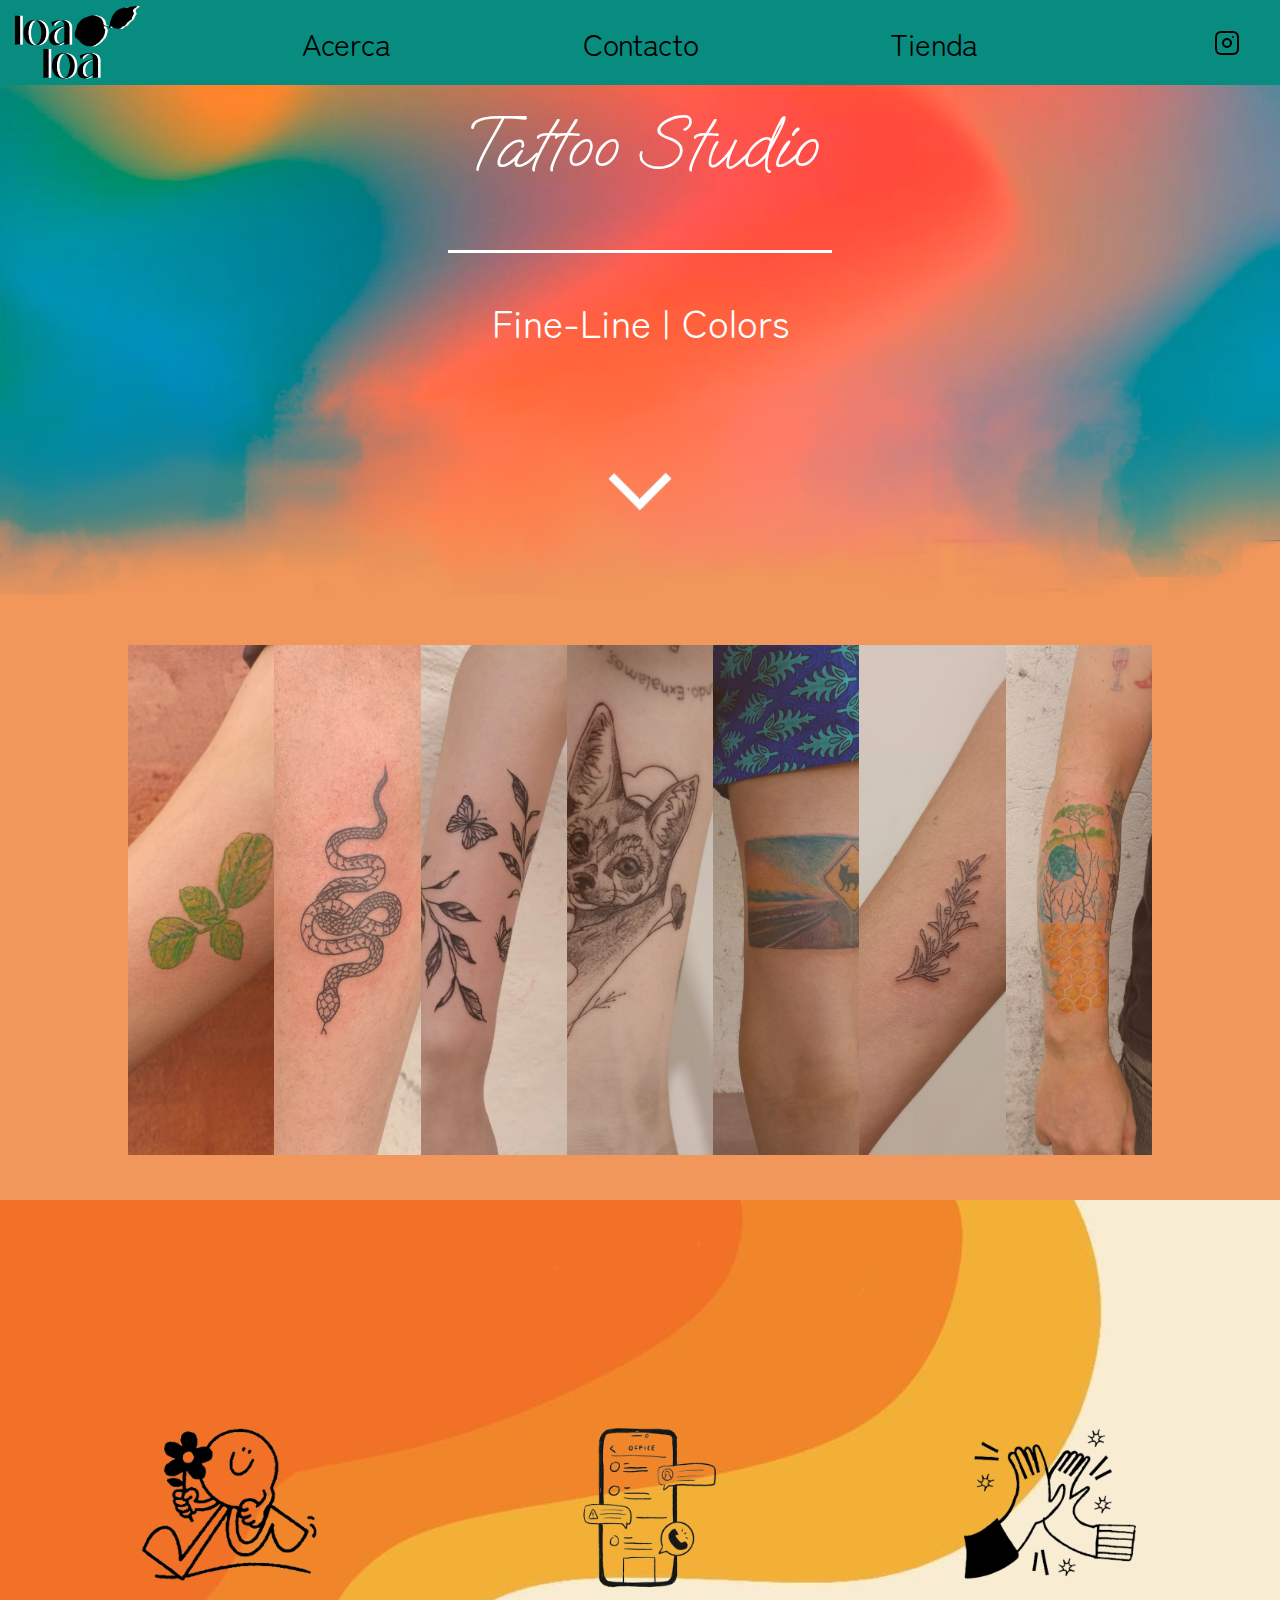
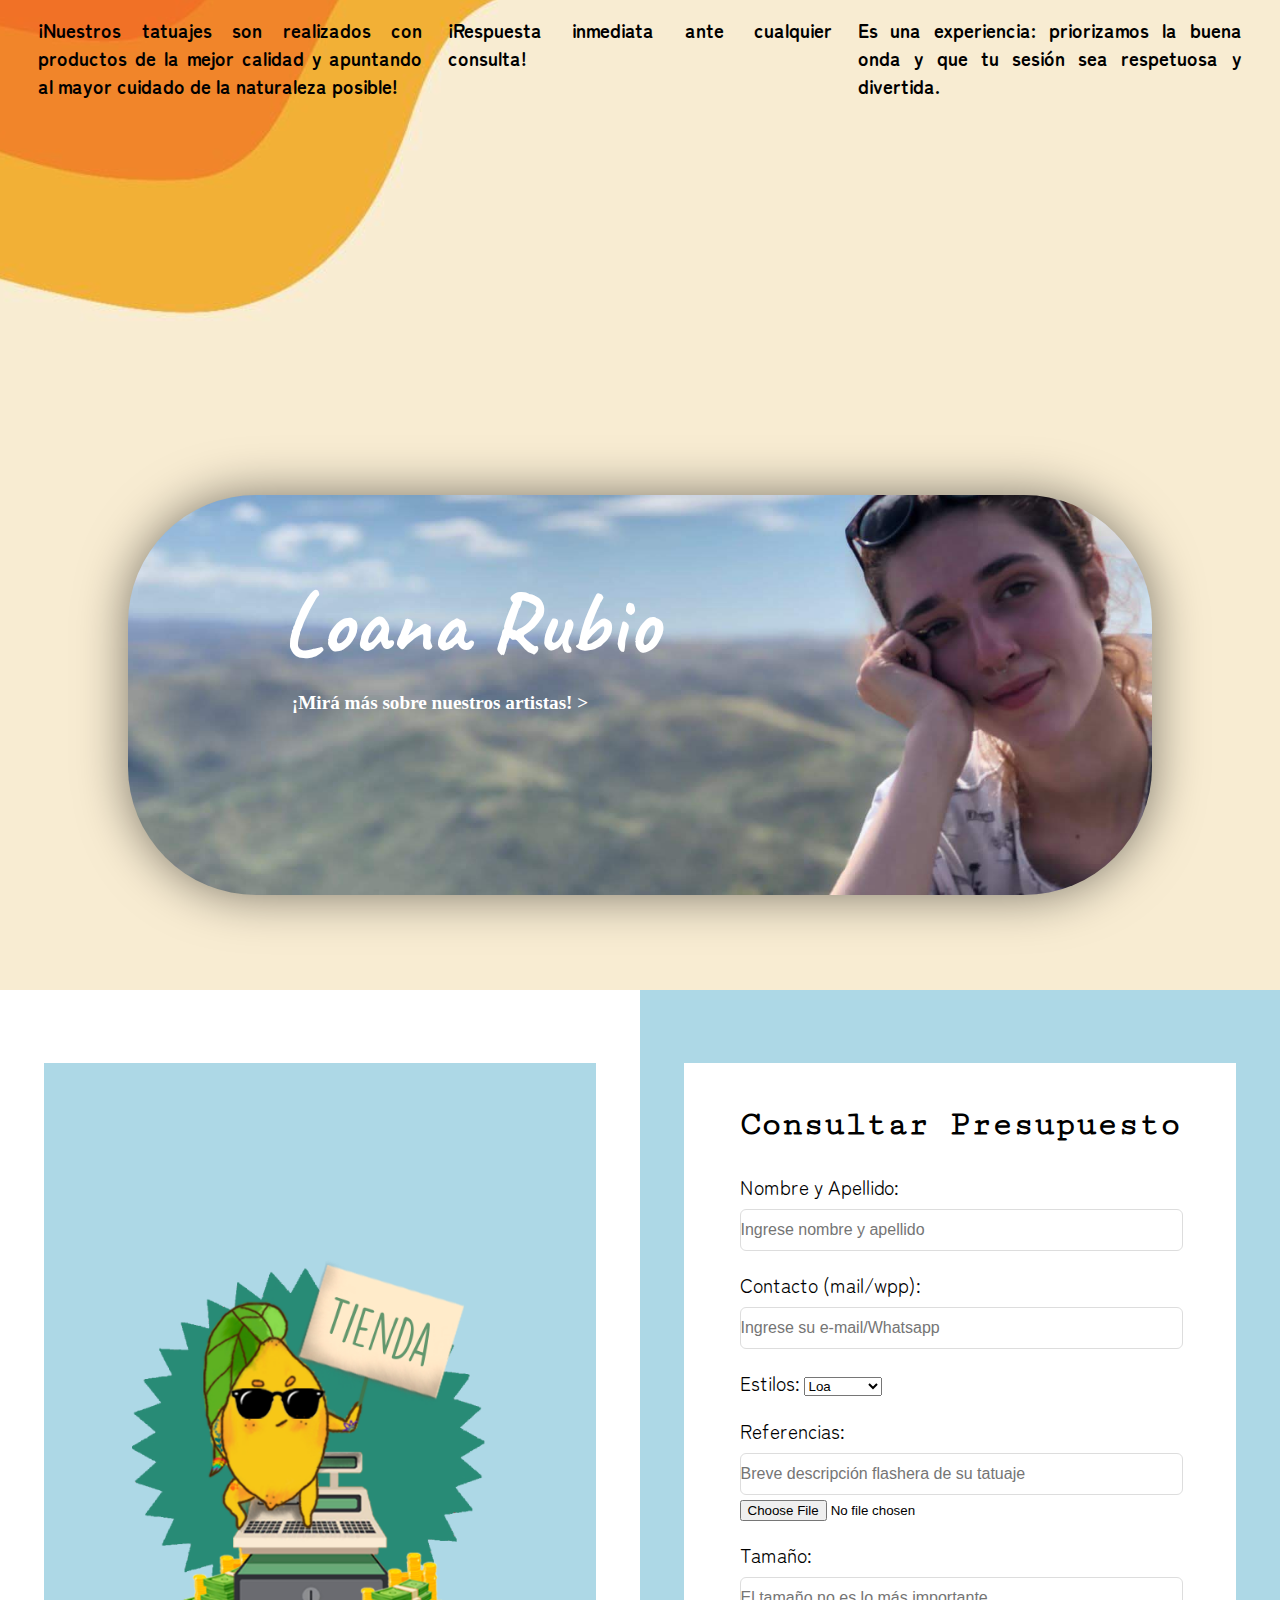
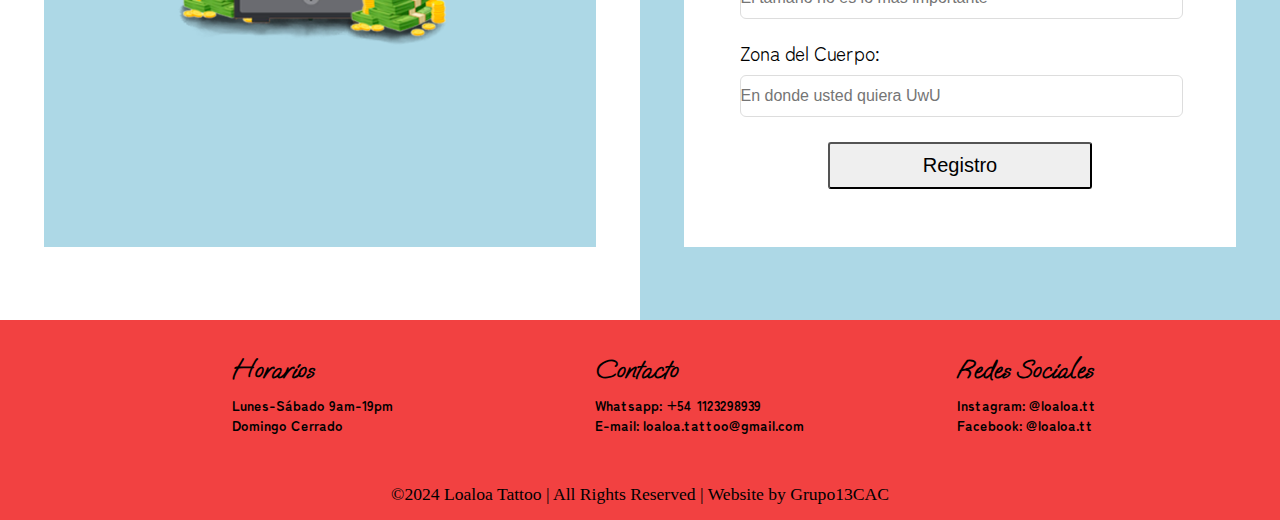
==== commit 3ca6c88c: "TransicionGaleriaArtistaResponsive" ====
--- a/index.html
+++ b/index.html
@@ -101,11 +101,11 @@
             </div>
             <div class="divRespuesta">
                 <img id="imgRespuesta" src="./Imagenes/respuesta.png" alt="">
-                <h2>Respuesta inmediata ante cualquier consulta</h2>
+                <h2>¡Respuesta inmediata ante cualquier consulta!</h2>
             </div>
             <div class="divOnda">
                 <img id="imgAmbiente" src="./Imagenes/buenAmbiente.png" alt="">
-                <h2>Es una experiencia: priorizamos la buena onda y que tu sesión sea respetuosa y divertida</h2>
+                <h2>Es una experiencia: priorizamos la buena onda y que tu sesión sea respetuosa y divertida.</h2>
             </div>
         </section>
 
--- a/CSS/estilos.css
+++ b/CSS/estilos.css
@@ -489,9 +489,8 @@
     width: 100%;
     background-color: rgb(241, 151, 91);
     display: flex;
-    justify-content: center;
-    align-items: center;
-    margin-top: 0px;
+    justify-content: space-between;
+    align-items: flex-start;
     background-image: url(/Imagenes/fondoBanner.jpg);
     background-size: cover;
     background-repeat: no-repeat;
@@ -502,56 +501,80 @@
 }
 
 .divProductos{
-    width: 33%;
+    width: 30%;
     height: 100%;
     display: flex;
     flex-direction: column;
     justify-content: center;
     align-items: center;
-    margin-left: 5%;
+    margin-left: 3%;
 }
 
 .divProductos img{
-    height: 35%;
-    width: 50%;
+    max-width: 50%;
+    height: auto;
+}
+
+.divProductos h2{
+    height: 20%; /* Esto se lo agrego para que se puedan alinear las imagenes */
 }
 
 .divRespuesta{
-    width: 33%;
+    width: 30%;
     height: 100%;
     display: flex;
     flex-direction: column;
     justify-content: center;
     align-items: center;
+
 }
 
 .divRespuesta img{
-    height: 35%;
-    width: 50%;
-}
-
+    max-width: 50%;
+    height: auto;
+}
+
+.divRespuesta h2{
+    height: 20%;
+}
 .divOnda{
-    width: 33%;
+    width: 30%;
     height: 100%;
     display: flex;
     flex-direction: column;
     justify-content: center;
     align-items: center;
-    margin-right: 5%;
+    margin-right: 3%;
 }
 
 .divOnda img{
-    height: 35%;
-    width: 50%;
+    max-width: 50%;
+    height: auto;
+}
+
+.divOnda h2{
+    height: 20%;
 }
 
 @media (width<900px){
     .transicionGaleriaArtista{
         display: flex;
         flex-direction: column;
-    }
-
-}
+        justify-content: center;
+        align-items: center;
+
+    }
+
+    .divProductos{
+        margin-left: 0;
+    }
+
+    .divOnda{
+        margin-right: 0;
+    }
+
+}
+
 @media (width<700px){
     .transicionGaleriaArtista{
         width: 100%;
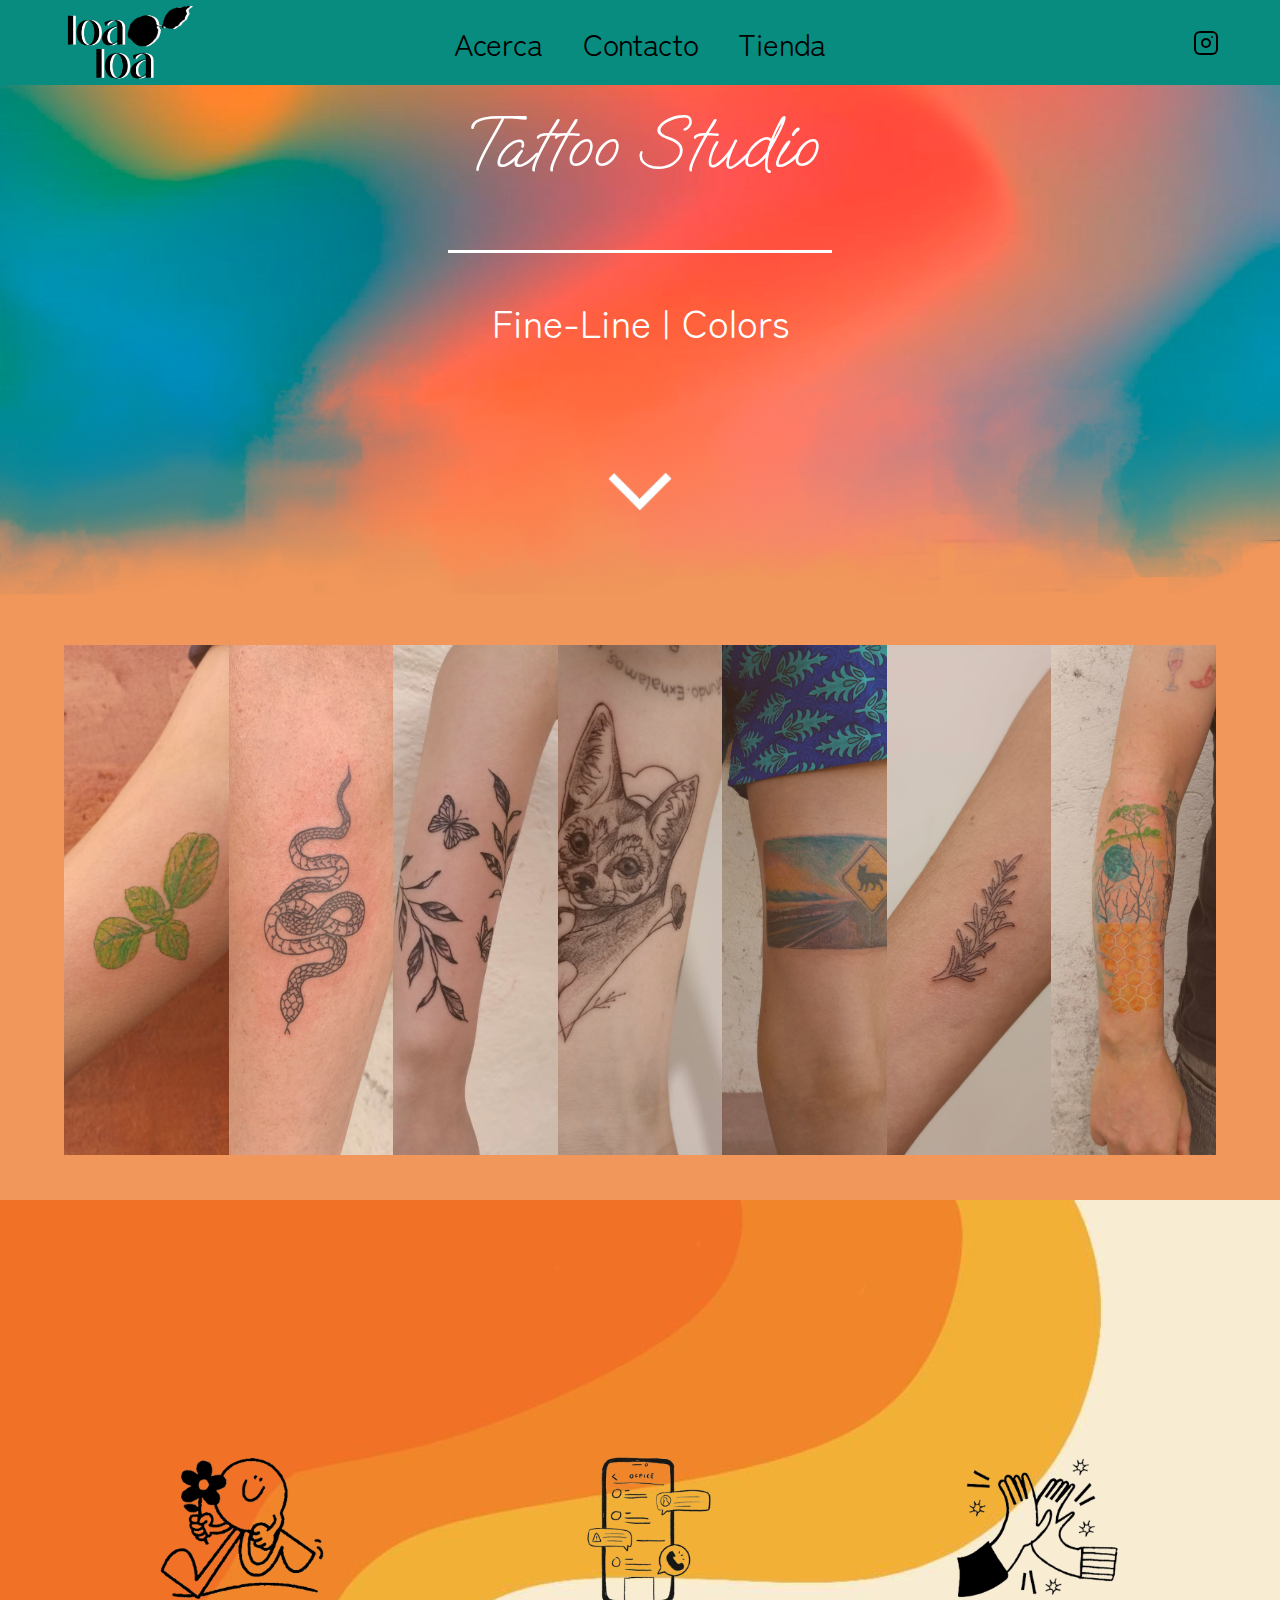
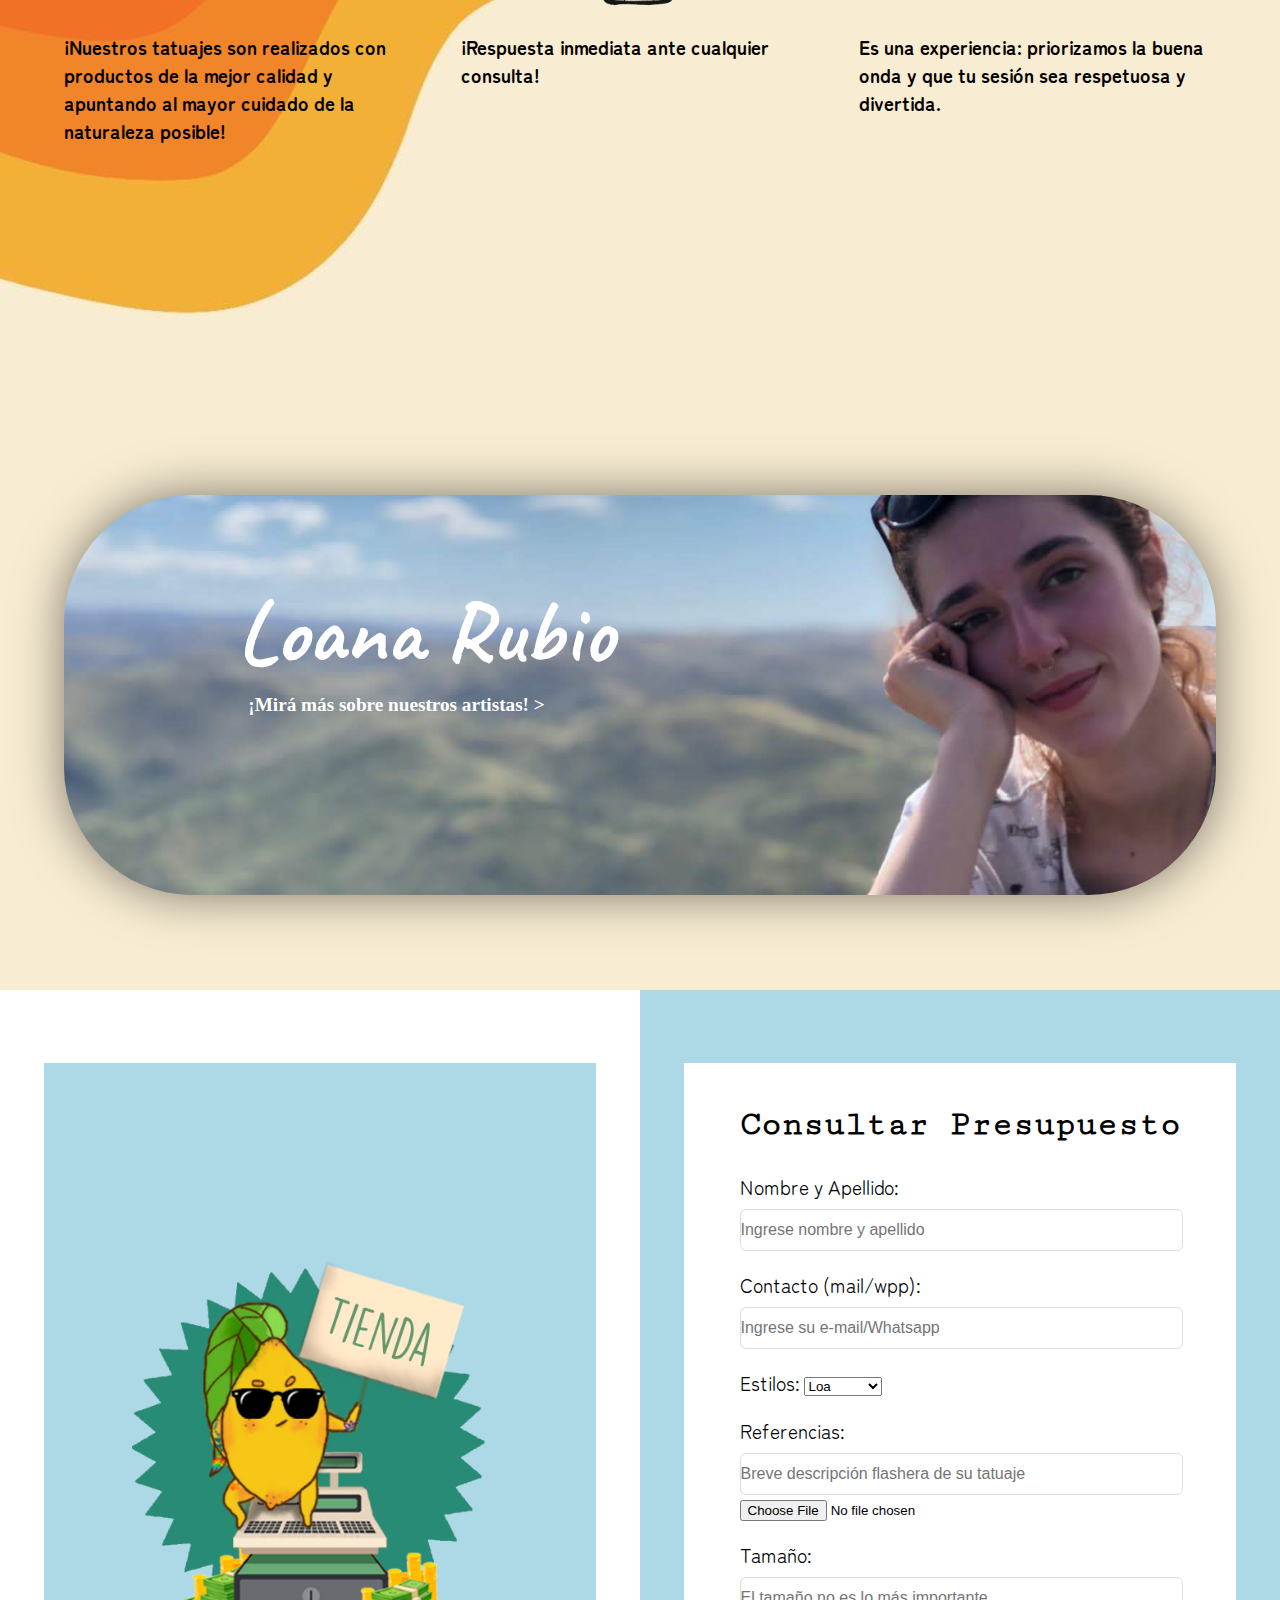
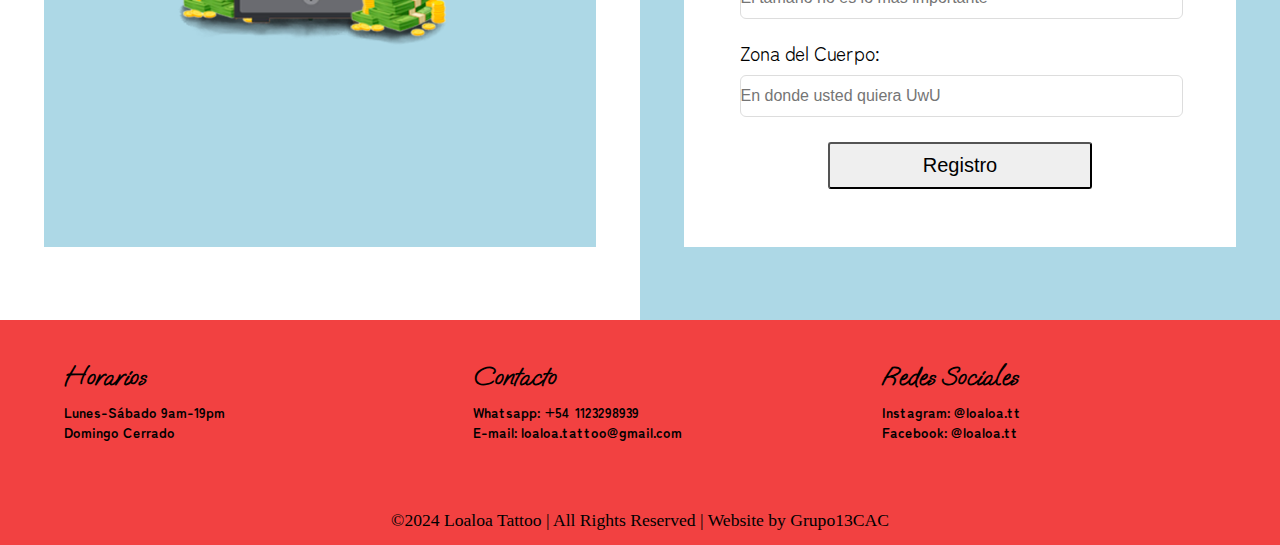
==== commit be3ffad7: "DiseñoPensadoConGrilla" ====
--- a/index.html
+++ b/index.html
@@ -95,17 +95,19 @@
         </section>
 
         <section class="transicionGaleriaArtista">
-            <div class="divProductos">
-                <img id="imgFriendly" src="./Imagenes/friendly.png" alt="">
-                <h2>¡Nuestros tatuajes son realizados con productos de la mejor calidad y apuntando al mayor cuidado de la naturaleza posible!</h2>
-            </div>
-            <div class="divRespuesta">
-                <img id="imgRespuesta" src="./Imagenes/respuesta.png" alt="">
-                <h2>¡Respuesta inmediata ante cualquier consulta!</h2>
-            </div>
-            <div class="divOnda">
-                <img id="imgAmbiente" src="./Imagenes/buenAmbiente.png" alt="">
-                <h2>Es una experiencia: priorizamos la buena onda y que tu sesión sea respetuosa y divertida.</h2>
+            <div class="divTransicion">
+                <div class="divProductos">
+                    <img id="imgFriendly" src="./Imagenes/friendly.png" alt="">
+                    <h2>¡Nuestros tatuajes son realizados con productos de la mejor calidad y apuntando al mayor cuidado de la naturaleza posible!</h2>
+                </div>
+                <div class="divRespuesta">
+                    <img id="imgRespuesta" src="./Imagenes/respuesta.png" alt="">
+                    <h2>¡Respuesta inmediata ante cualquier consulta!</h2>
+                </div>
+                <div class="divOnda">
+                    <img id="imgAmbiente" src="./Imagenes/buenAmbiente.png" alt="">
+                    <h2>Es una experiencia: priorizamos la buena onda y que tu sesión sea respetuosa y divertida.</h2>
+                </div>
             </div>
         </section>
 
--- a/CSS/estilos.css
+++ b/CSS/estilos.css
@@ -11,7 +11,7 @@
 
 .header {
     height: 85px;
-    width: 100vw;
+    width: 100%;
     position:fixed;
     display:flex;
     justify-content: space-between;
@@ -37,31 +37,42 @@
     }
 }
 
+.header nav{
+    width: 29%;
+    height: 100%;
+    display:flex;
+    justify-content: center;
+    align-items: center;
+}
+
 
 .ListaCompleta {
+    width: 100%;
     display: flex;
     list-style-type: none;
-    padding: 100px;
+    padding:0;
     margin: 0;
     font-size: 30px;
     font-family: "Zen Maru Gothic", serif;
-    font-weight: 400;
+    /* font-weight: 400; */
     font-style: normal;
     cursor: pointer;
+    justify-content: space-between;
 }
 
 .ListaCompleta .ElementoLista {
     transition: transform 0.2s ease, text-decoration 0.2s ease;
-    justify-content: space-between;
-    margin: 0 6rem;
-}
+}
+
 .ListaCompleta a {
     text-decoration: none;
     color: inherit;
- }
+}
+
  .ListaCompleta .ElementoLista:hover{
    transform: scale(1.2);
-  }
+}
+
 .submenu {
     position: absolute;
     top: 100%; 
@@ -133,14 +144,14 @@
     display: block;
 }
 .logo{
-    width: 20%;
+    width: 29%;
     height: 100%;
     position: relative;
     cursor: pointer;
+    margin-left: 5%;
 }
 
 .logo img {
-    margin-left:10%;
     width: 130px; 
     height: 100%;
     position: absolute;
@@ -190,17 +201,15 @@
     }
 }
 
-.nav{
-    width: 60%;
-}
 
 .sociales{
     /* padding: 4%; */
-    width: 20%;
-    height: 100%;
-    display: flex;
-    justify-content: center;
-    align-items: center;
+    width: 29%;
+    height: 100%;
+    display: flex;
+    justify-content: right;
+    align-items: center;
+    margin-right: 5%; 
 }
  @keyframes insta-scroll{  
     to{ color: white;}
@@ -413,7 +422,7 @@
 
 .carrusel{
     display: flex;
-    width: 80%;
+    width: 90%;
     height: 85%;
 }
 
@@ -483,31 +492,44 @@
 }
 }
 
-/*---------------------------------TRANSICION( + DATA)--------------------------------------*/
+/*---------------------------------TRANSICION(+ DATA)--------------------------------------*/
 .transicionGaleriaArtista{
     height: 800px;
     width: 100%;
     background-color: rgb(241, 151, 91);
     display: flex;
-    justify-content: space-between;
-    align-items: flex-start;
-    background-image: url(/Imagenes/fondoBanner.jpg);
+    justify-content: center;
+    align-items: center;
+    background-image: url("../Imagenes/fondoBanner.jpg");
     background-size: cover;
     background-repeat: no-repeat;
     background-position: center;
     font-family: "Zen Maru Gothic", serif;
     font-size: clamp(0.5em, 1vw, 1em);
-    text-align: justify;
+    /* text-align: justify; */
+}
+
+.divTransicion{
+    display: flex;
+    width: 90%;
+    /* margin-left: 5%;
+    margin-right: 5%; */
+    /* padding: 0 5% 0 5%; */
+    height: auto;
+    justify-content: space-between;
+    align-items: flex-start;
 }
 
 .divProductos{
-    width: 30%;
+    width: 31%;
     height: 100%;
     display: flex;
     flex-direction: column;
     justify-content: center;
-    align-items: center;
-    margin-left: 3%;
+    align-items: center; 
+    /* Esto es para probar que las calles están bien*/
+    /* box-shadow: 0px 0px 50px rgba(0, 0, 0, 0.5);
+    border-radius: 8rem; */
 }
 
 .divProductos img{
@@ -520,13 +542,14 @@
 }
 
 .divRespuesta{
-    width: 30%;
+    width: 31%;
     height: 100%;
     display: flex;
     flex-direction: column;
     justify-content: center;
     align-items: center;
-
+    /* box-shadow: 0px 0px 50px rgba(0, 0, 0, 0.5);
+    border-radius: 8rem; */
 }
 
 .divRespuesta img{
@@ -538,13 +561,14 @@
     height: 20%;
 }
 .divOnda{
-    width: 30%;
+    width: 31%;
     height: 100%;
     display: flex;
     flex-direction: column;
     justify-content: center;
     align-items: center;
-    margin-right: 3%;
+    /* box-shadow: 0px 0px 50px rgba(0, 0, 0, 0.5);
+    border-radius: 8rem; */
 }
 
 .divOnda img{
@@ -567,10 +591,17 @@
 
     .divProductos{
         margin-left: 0;
+        width: 60%;
+    }
+
+    .divRespuesta{
+        margin-right: 0;
+        width: 60%;
     }
 
     .divOnda{
         margin-right: 0;
+        width: 60%;
     }
 
 }
@@ -598,7 +629,7 @@
 }
 
 .articleArtista{
-    width: 80%;
+    width: 90%;
     height: 80%;
     margin: 3rem auto;
 }
@@ -630,31 +661,6 @@
     cursor:pointer;
 }
 
-
-@media (width<900px){
-    .contenedorArtista{
-        display: flex;
-        flex-direction: column;
-    }
-
-}
-@media (width<700px){
-    .artista{
-        padding-top: 0px;
-        padding-bottom: 0px;
-        }
-    .contenedorArtista{
-        width: 100%;
-        height: 100%;
-    }
-
-}
-
-
-@media (width<900px){
-
-}
-
 .artista h2{
     font-family: "Caveat", cursive;
     font-optical-sizing: auto;
@@ -671,6 +677,49 @@
     margin-left: 16%;
     margin-top: -6%;
 }
+
+
+@media (width<900px){
+    .contenedorArtista{
+        display: flex;
+        flex-direction: column;
+        justify-content: center;
+        align-items:flex-start;
+    }
+
+}
+
+@media (width<700px){
+    .artista{
+        padding-top: 0px;
+        padding-bottom: 0px;
+    }
+
+    .contenedorArtista{
+        width: 100%;
+        height: 100%;
+        background-image: url("../Imagenes/loaBannerRecortada.jpg");
+        display: flex;
+        align-items:flex-start;
+    }
+
+    .contenedorArtista h2{
+        margin-left: 5%;
+        margin-top: 50%;
+    }
+
+    .contenedorArtista h3{
+        margin-left: 5%;
+    }
+
+}
+
+
+@media (width<900px){
+
+}
+
+
 
 
 @media (width<900px){
@@ -824,6 +873,7 @@
     height: 200px;
     width:100%;
     display: block;
+    padding-top: 2%;
     /* overflow: hidden; */
 }
 
@@ -844,18 +894,36 @@
 
 .contenedorListasFooter{
     width: 100%;
-    display: flex;
-    align-items: center;  
+    height: auto;
+    display: flex;
+    justify-content: center;
+    align-items: center;
 }
 
 #listasFooter{
     height: 150px;
-    width: 100%;
+    width: 90%;
     display: flex;
     justify-content: space-between;
-    align-items: center;
-    margin-left: 15%;
-}
+    /* margin-left: 15%; */
+}
+
+#listasFooter ul{
+    list-style-type: none;
+    width: 29%;
+    padding: 0;
+}
+
+.listaHorarios{
+
+}
+
+.listaContacto{
+
+}
+
+
+
 @media (width<800px){
     
     #listasFooter{
@@ -869,12 +937,6 @@
     }
 }
 
-#listasFooter ul{
-    list-style-type: none;
-    /* padding: 0px 200px; */
-    margin: 0;
-    width: 33%;
-}
 
 #copyrightFooter{
     display: flex;
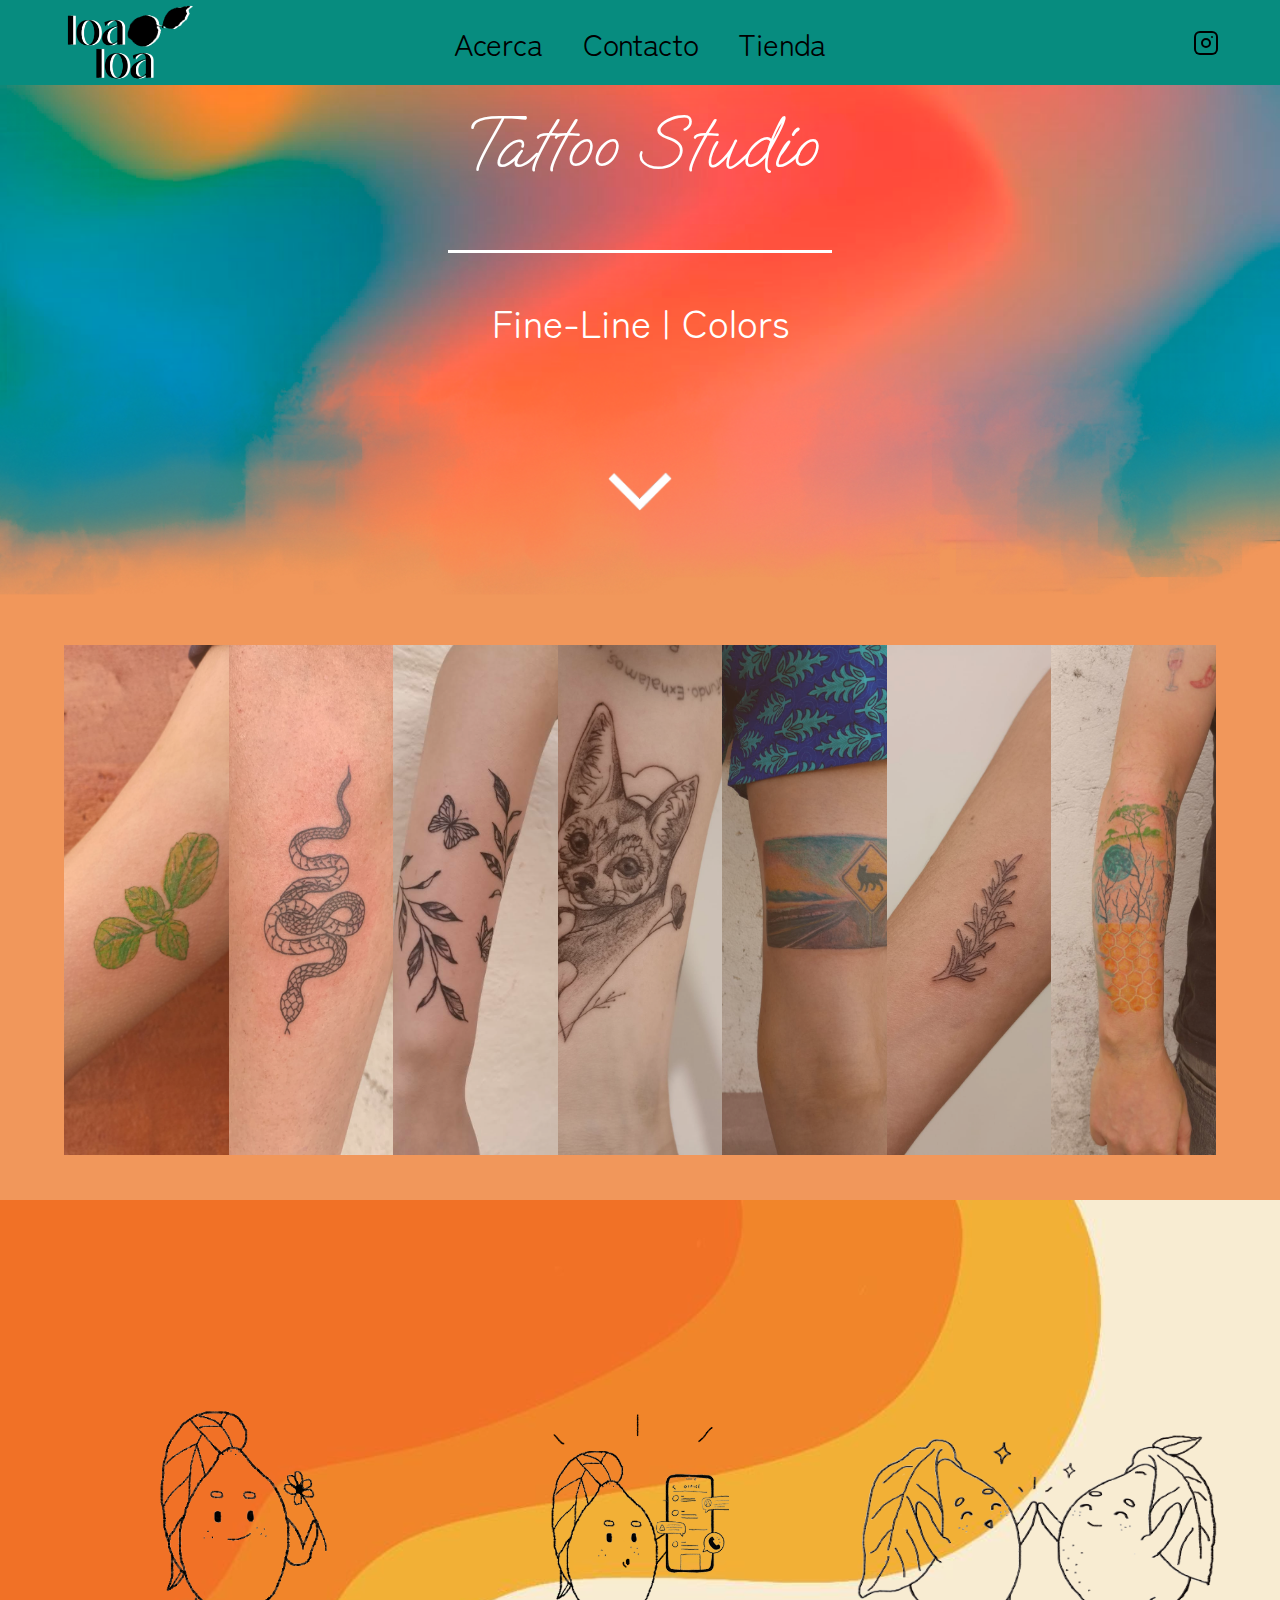
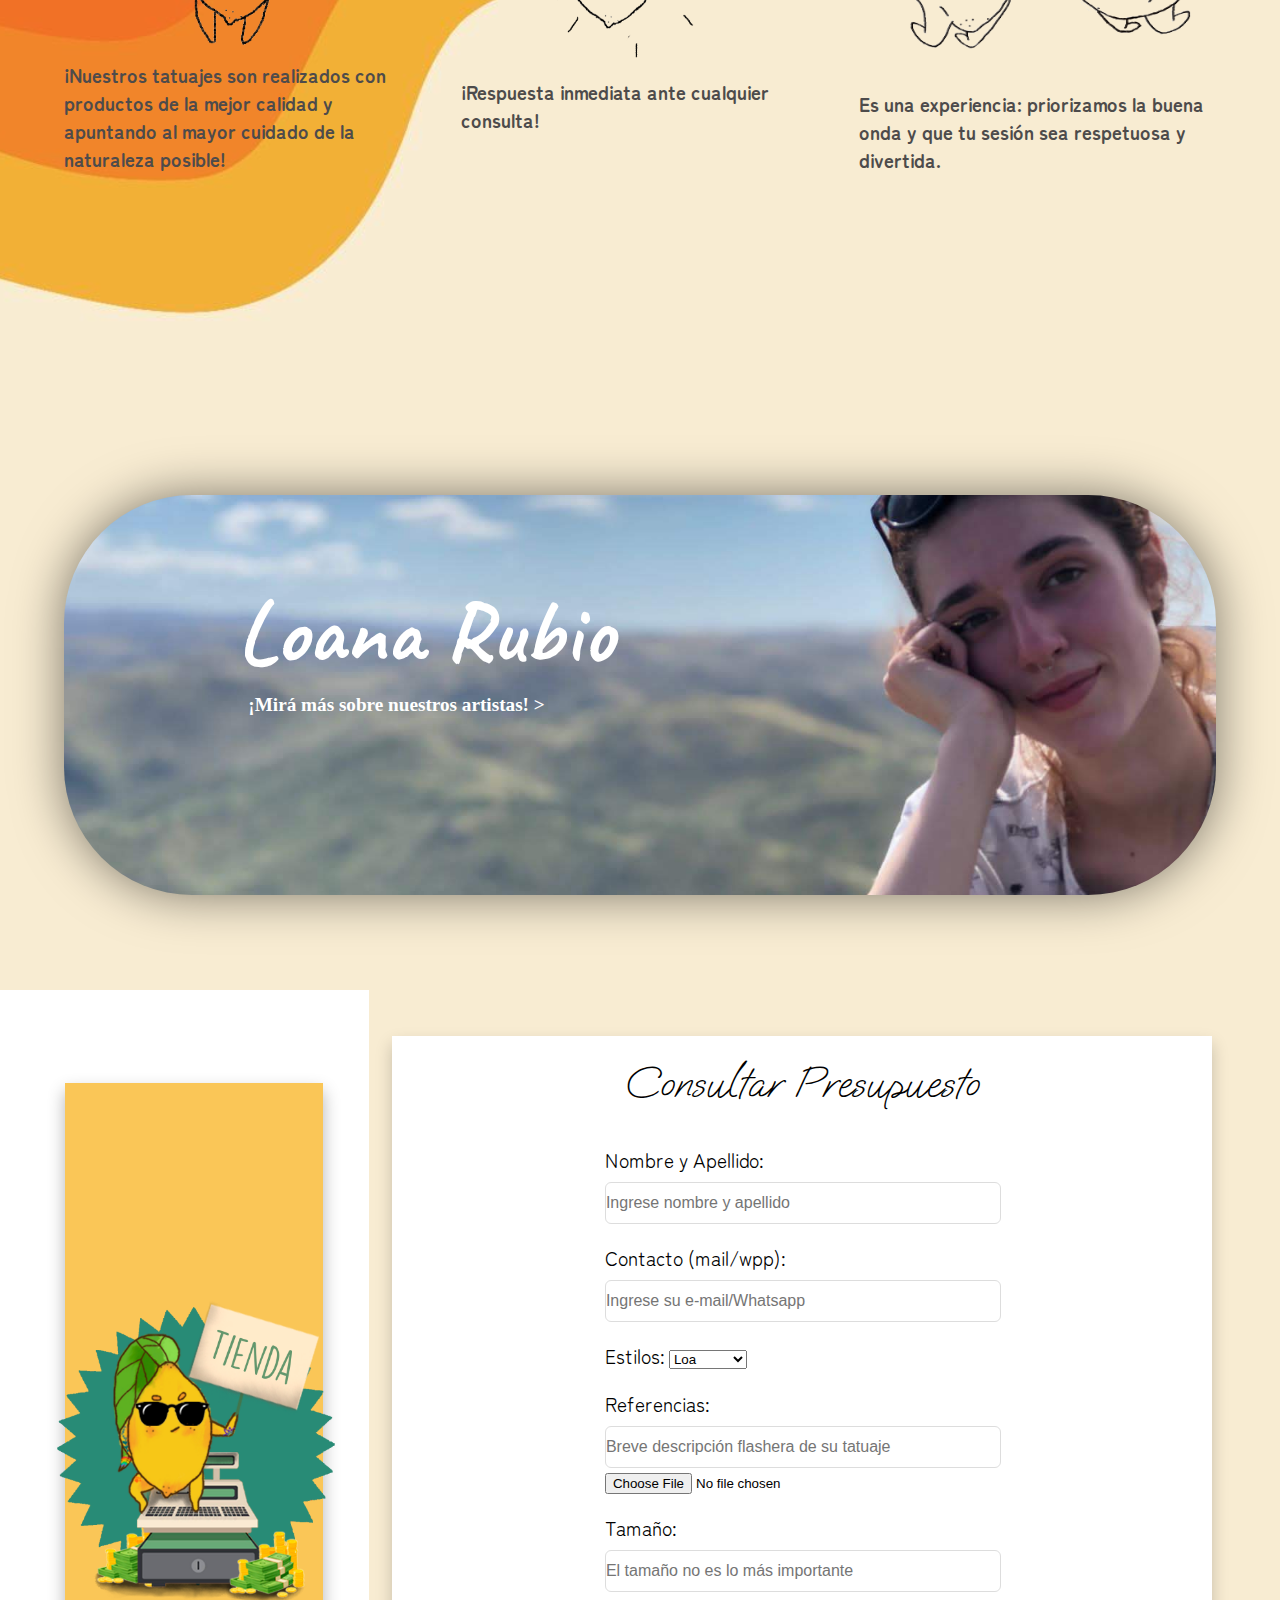
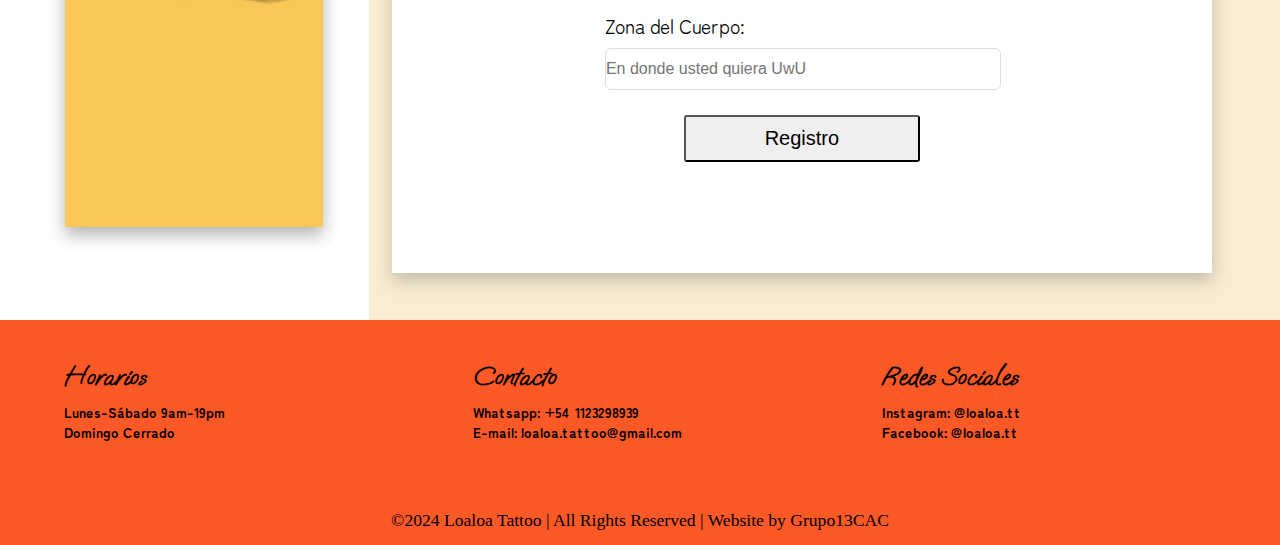
==== commit 9d734dff: "CambiosVarios(EsteticaGrillaEImagenes)" ====
--- a/index.html
+++ b/index.html
@@ -97,15 +97,15 @@
         <section class="transicionGaleriaArtista">
             <div class="divTransicion">
                 <div class="divProductos">
-                    <img id="imgFriendly" src="./Imagenes/friendly.png" alt="">
+                    <img id="imgFriendly" src="./Imagenes/LimoncioConFlor.png" alt="">
                     <h2>¡Nuestros tatuajes son realizados con productos de la mejor calidad y apuntando al mayor cuidado de la naturaleza posible!</h2>
                 </div>
                 <div class="divRespuesta">
-                    <img id="imgRespuesta" src="./Imagenes/respuesta.png" alt="">
+                    <img id="imgRespuesta" src="./Imagenes/LimoncioResponde.png" alt="">
                     <h2>¡Respuesta inmediata ante cualquier consulta!</h2>
                 </div>
                 <div class="divOnda">
-                    <img id="imgAmbiente" src="./Imagenes/buenAmbiente.png" alt="">
+                    <img id="imgAmbiente" src="./Imagenes/LimoncioYNaranjito.png" alt="">
                     <h2>Es una experiencia: priorizamos la buena onda y que tu sesión sea respetuosa y divertida.</h2>
                 </div>
             </div>
--- a/CSS/estilos.css
+++ b/CSS/estilos.css
@@ -505,6 +505,9 @@
     background-repeat: no-repeat;
     background-position: center;
     font-family: "Zen Maru Gothic", serif;
+    font-weight: 400;
+    font-style:normal;
+    color:#4d4b4b;
     font-size: clamp(0.5em, 1vw, 1em);
     /* text-align: justify; */
 }
@@ -572,8 +575,8 @@
 }
 
 .divOnda img{
-    max-width: 50%;
-    height: auto;
+    max-height: 50%;
+    width: 29vw;
 }
 
 .divOnda h2{
@@ -582,26 +585,42 @@
 
 @media (width<900px){
     .transicionGaleriaArtista{
+        width: 100%;
+        height: 100%;
+        display: flex;
+    }
+
+    .divTransicion{
         display: flex;
         flex-direction: column;
         justify-content: center;
         align-items: center;
-
+        font-size: clamp(1em, 3vw, 3em);
+        margin-bottom: 5%;
+        height: auto;
+    }
+
+    .divTransicion{
+        margin: 5%;
     }
 
     .divProductos{
         margin-left: 0;
-        width: 60%;
+        width: 90%;
     }
 
     .divRespuesta{
         margin-right: 0;
-        width: 60%;
+        width: 90%;
     }
 
     .divOnda{
         margin-right: 0;
-        width: 60%;
+        width: 90%;
+    }
+
+    .divTransicion img{
+        width: 80%;
     }
 
 }
@@ -610,6 +629,7 @@
     .transicionGaleriaArtista{
         width: 100%;
         height: 100%;
+        display: flex;
     }
 
 }
@@ -663,6 +683,9 @@
 
 .artista h2{
     font-family: "Caveat", cursive;
+    /* font-family: "Oooh Baby", cursive;
+    font-weight: 400;
+    font-style: normal; */
     font-optical-sizing: auto;
     font-size: clamp(2em, 7vw, 7em);
     font-style: normal;
@@ -714,14 +737,6 @@
 
 }
 
-
-@media (width<900px){
-
-}
-
-
-
-
 @media (width<900px){
     .contenedorTexto h2{
         text-align: center;
@@ -738,14 +753,11 @@
     height: 930px; 
     width: 100%;
     /* padding: 0 20px;  */
-    background-color: lightblue;
-}
-@media (width<900px) {
-    .tiendaTurno{
-        height: auto;
-        flex-direction: column-reverse;
-    }
-}
+    /* background-color: lightblue; */
+    
+    background-color: rgb(248, 236, 210);
+}
+
 
 .contenedorTienda,
 .contenedorTurno {
@@ -756,58 +768,82 @@
     align-items: center;
 }
 
-@media (width<900px){
-    .contenedorTienda{
-        width: 100%;
-    }
-    .contenedorTurno{
-        width: 90%;
-        margin-top: 5%;
-        margin-bottom: 5%;
-    }
-    .tienda{
-        margin-top: 5%;
-        margin-bottom: 5%;;
-    }
-}
-
-.contenedorTurno {
-    /* text-align: right;  */
-}
-
-
 .turno ,.tienda {
-    width: 80%;
+    /* width: 80%; */
     height: 80%;
-    padding: 20px;
     display: flex;
     justify-content: center;
     align-items: center;
 }
 .contenedorTienda{
     background-color: white;
+    width: 29%;
 }
 
 .tienda {
-    background-color: lightblue;
+    /* background-color: lightblue; */
+    background-color: rgb(250, 198, 87);
+    margin-left: 5%;
+    width: 70%;
+    box-shadow:0px 8px 16px rgba(0, 0, 0, 0.3);
 }
 
 #botonLimon{
-    width: 80%;
-    height: 80%;
-    margin-left: 8%;
-}
+    width:125%;
+    height: 125%;
+    /* margin-left: 8%; */
+    margin-left: -11%;
+}
+
+@media (width<900px){
+
+    .tiendaTurno{
+        height: auto;
+        width: 100%;
+        flex-direction: column-reverse;
+    }
+
+    .contenedorTienda{
+        width: 90%;
+        display: flex;
+        justify-content: center;
+        align-items: center;
+        margin-bottom: 5%;
+    }
+
+    .tienda{
+        width: 70%;
+        margin: 5%;
+        display: flex;
+        justify-content: center;
+        align-items: center;
+        padding-left: 18%; /* No tengo idea por qué no se centra la imagen*/
+    }
+
+    #botonLimon{
+        width: 100%;
+    }
+}
+
+
 /*-----------------------------------------------------------------------------------------------------------------------------------------------------------------------*/
 .contenedorTurno {
     /* text-align: right; */
-    background-color:lightblue 
+    /* background-color:lightblue; */
+    background-color: rgb(248, 236, 210);
+    width: 71.5%; 
+    justify-content: center;
+    align-items: center;
 }
 
 .turno h2 {
     margin-top: 5%;
     text-align: center;
-    font-size: clamp(2em, 1vw, 5em);
-    font-family: "Cutive Mono", monospace; 
+    font-size: clamp(2.5em, 1.5vw, 5em);
+    /* font-family: "Cutive Mono", monospace;  */
+    font-family: "Oooh Baby", cursive;
+    font-weight: 400;
+    font-style: normal;
 }
 
 .turno{
@@ -817,6 +853,10 @@
     font-family: "Zen Maru Gothic", serif;
     font-size: calc(0.5vw + .7em);
     overflow: hidden;
+    width: 90%;
+    height: 90%;
+    margin-right: 5%;
+    box-shadow:0px 8px 16px rgba(0, 0, 0, 0.2);
 }
 
 #turno-form{
@@ -858,18 +898,26 @@
     padding: 0;
 
 }
-@media (width < 700px){
-    .turno ,.tienda { 
-        width:100%;
-    }
+
+@media (width<900px){
+
     .contenedorTurno{
-        width: 95%;
-    }
-}
+        width: 90%;
+        display: flex;
+        justify-content: center;
+        align-items: center;
+        margin-bottom: 5%;
+    }
+
+    .turno{
+        width: 100%;
+    }
+}
+
 /*-----------------------------------------------FOOTER----------------------------------------------*/
 
 .estilosFooter{
-    background-color: #F24141;
+    background-color: #fc3b00d8;
     height: 200px;
     width:100%;
     display: block;
@@ -914,28 +962,27 @@
     padding: 0;
 }
 
-.listaHorarios{
-
-}
-
-.listaContacto{
-
-}
-
-
 
 @media (width<800px){
-    
+    .estilosFooter{
+        height: auto;
+    }
+
+    .contenedorListasFooter{
+        margin-bottom: -10%;
+    }
+
     #listasFooter{
-        height: 150px;
+        /* height: 150px;
         width: 100%;
         display: flex;
         justify-content: space-between;
         align-items: center;
         margin-left: -5%;
-        overflow: hidden;
-    }
-}
+        overflow: hidden; */
+        font-size: calc(3vw + .3em);
+    }
+} 
 
 
 #copyrightFooter{
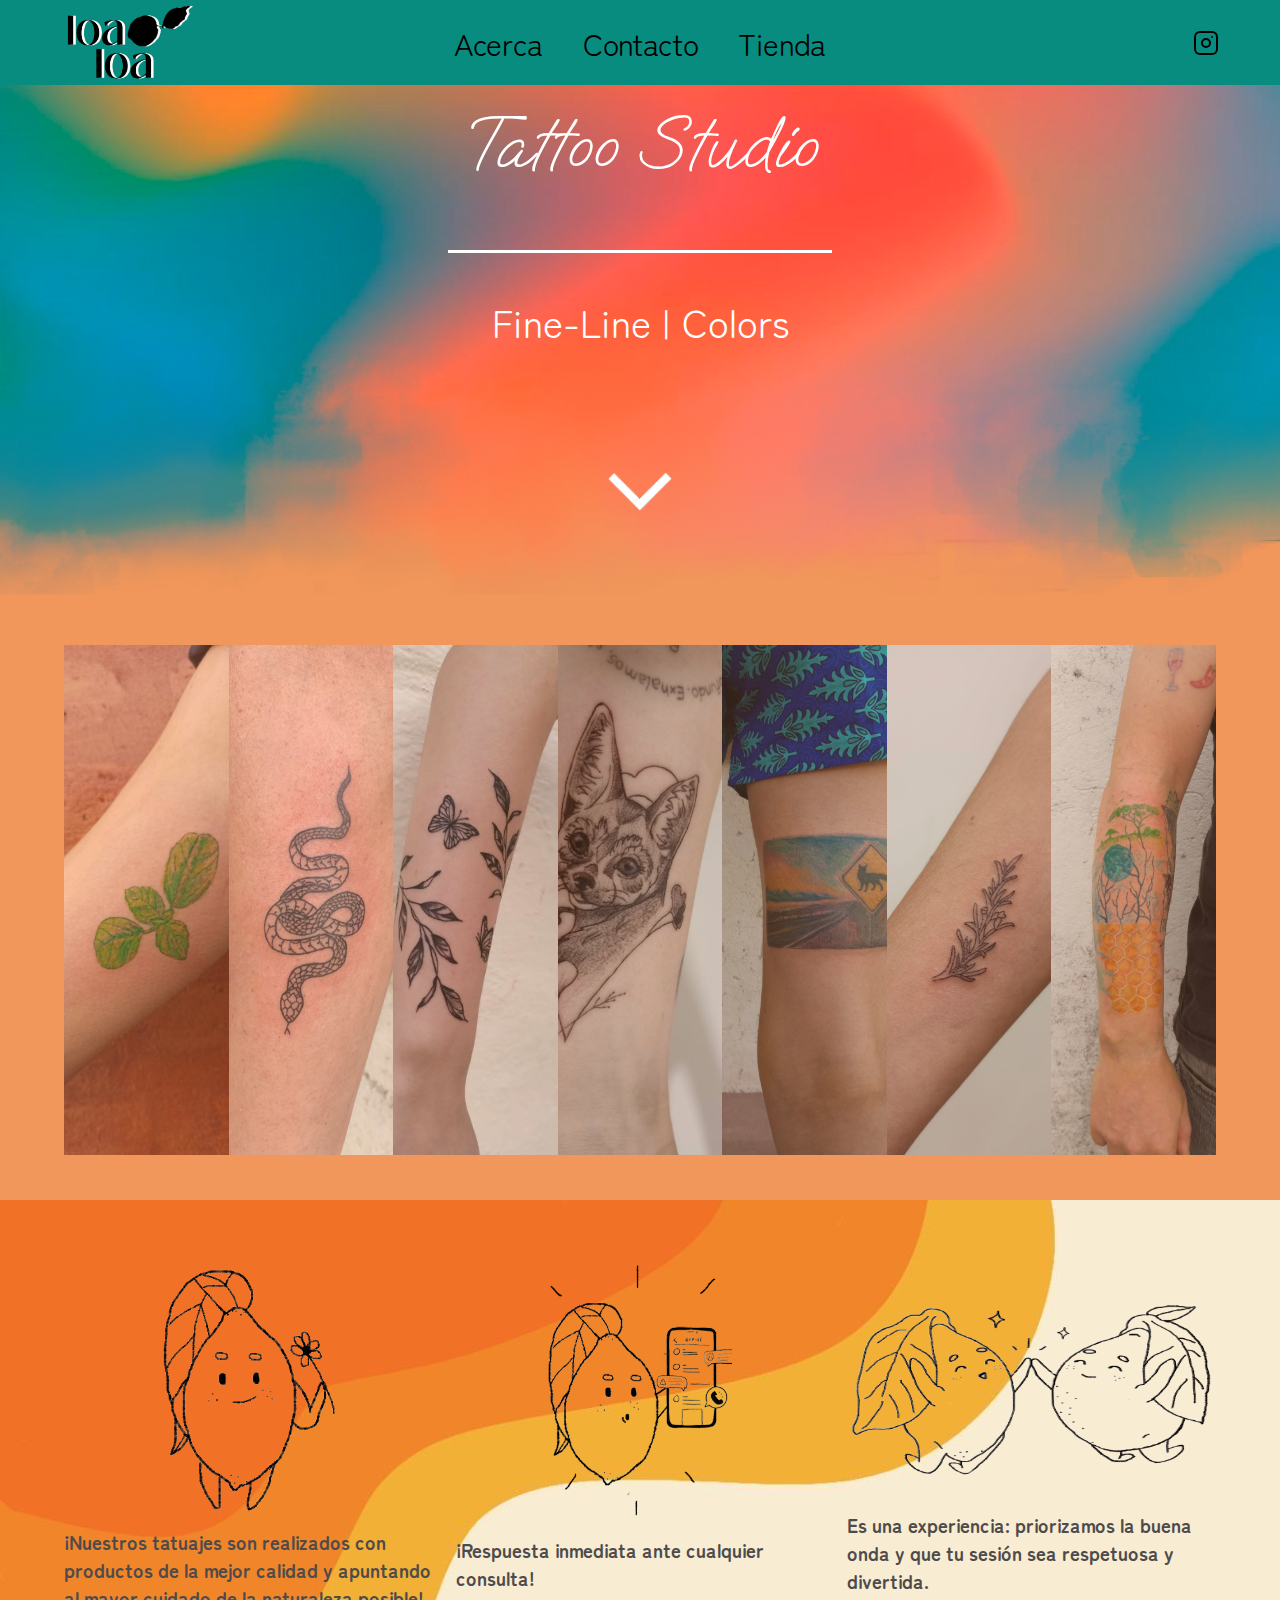
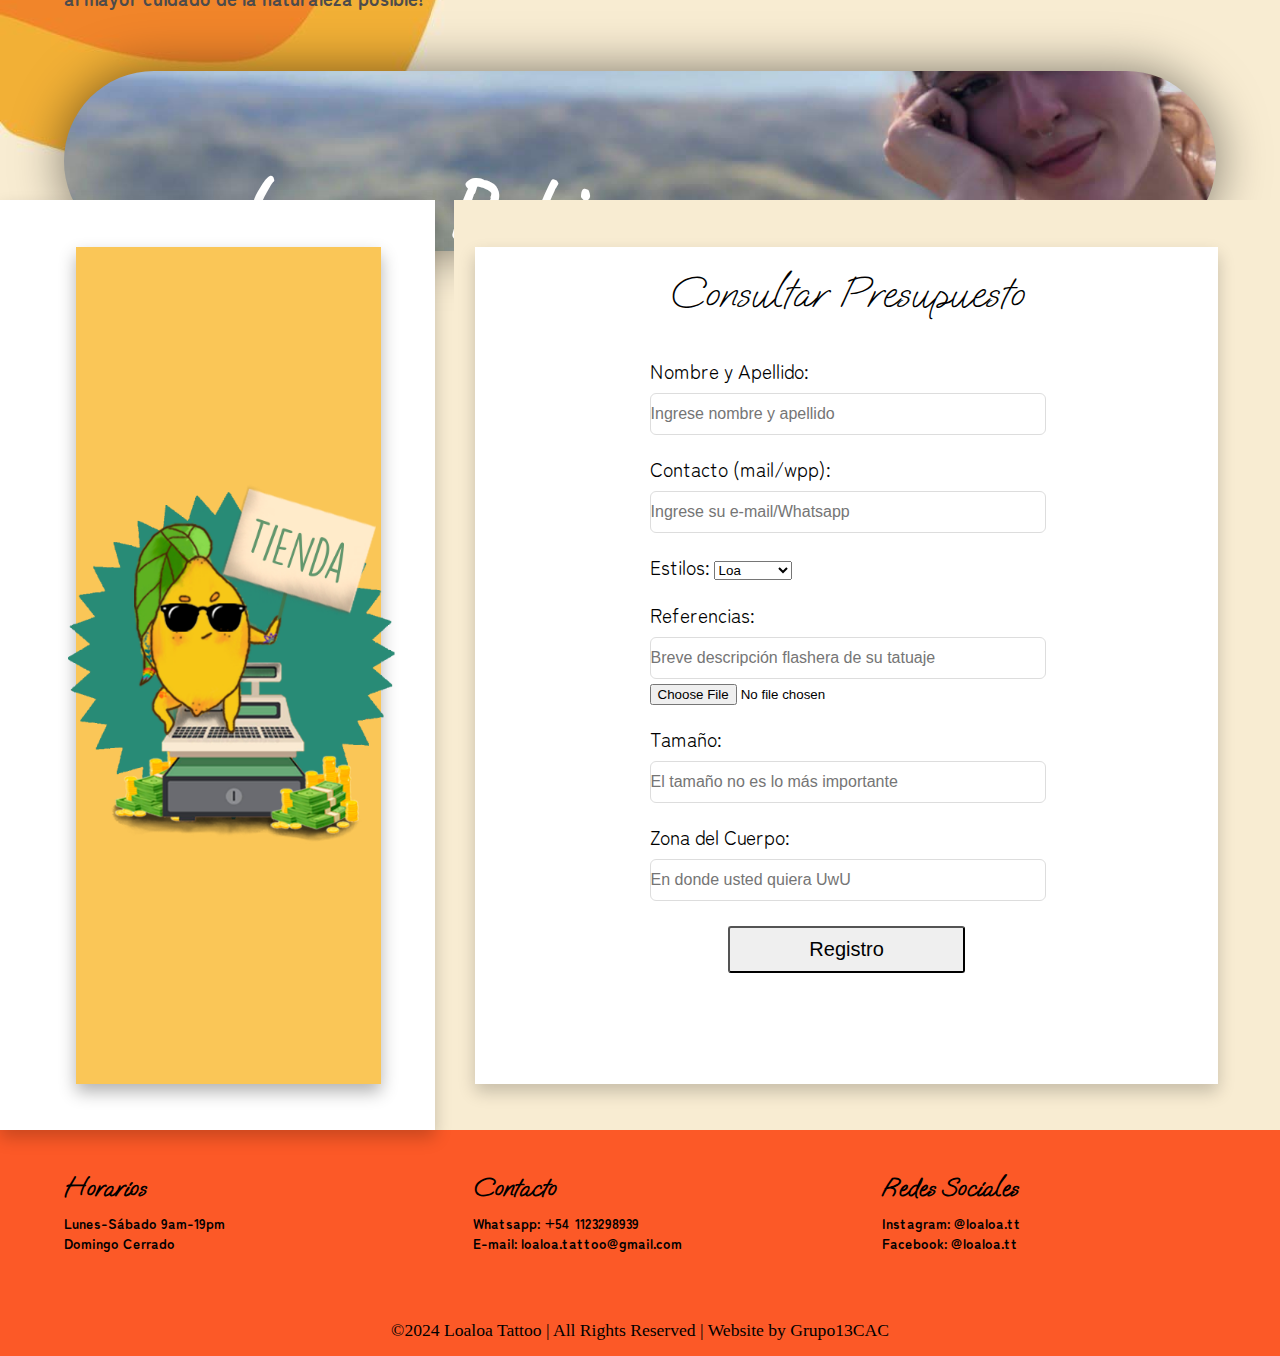
==== commit 975c2cb0: "UnificacionLimonesyBannerArtista" ====
--- a/index.html
+++ b/index.html
@@ -109,19 +109,18 @@
                     <h2>Es una experiencia: priorizamos la buena onda y que tu sesión sea respetuosa y divertida.</h2>
                 </div>
             </div>
-        </section>
-
-        <section class="artista">
-            <article class="articleArtista">
-                <a href="/Acerca.html" class="enlace"><div class="contenedorArtista">
-                    <h2>
-                        Loana Rubio
-                    </h2>
-                    <h3>
-                        ¡Mirá más sobre nuestros artistas! >
-                    </h3>
-                </div></a>
-            </article>
+            <div class="artista">
+                <div class="bannerArtista">
+                    <a href="/Acerca.html" class="enlace"><div class="contenedorArtista">
+                        <h2>
+                            Loana Rubio
+                        </h2>
+                        <h3>
+                            ¡Mirá más sobre nuestros artistas! >
+                        </h3>
+                    </div></a>
+                </div>
+            </div>
         </section>
 
         <section class="tiendaTurno">
--- a/CSS/estilos.css
+++ b/CSS/estilos.css
@@ -494,12 +494,10 @@
 
 /*---------------------------------TRANSICION(+ DATA)--------------------------------------*/
 .transicionGaleriaArtista{
-    height: 800px;
+    height: 600px;
     width: 100%;
     background-color: rgb(241, 151, 91);
-    display: flex;
-    justify-content: center;
-    align-items: center;
+    display:block;
     background-image: url("../Imagenes/fondoBanner.jpg");
     background-size: cover;
     background-repeat: no-repeat;
@@ -515,16 +513,17 @@
 .divTransicion{
     display: flex;
     width: 90%;
-    /* margin-left: 5%;
-    margin-right: 5%; */
-    /* padding: 0 5% 0 5%; */
-    height: auto;
+    height: 70%;
+    padding-left:5%;
+    padding-right:5%;
+    padding-top: 3%;
+    padding-bottom: 1%;
     justify-content: space-between;
-    align-items: flex-start;
+    align-items:flex-start;
 }
 
 .divProductos{
-    width: 31%;
+    width: 32%;
     height: 100%;
     display: flex;
     flex-direction: column;
@@ -545,7 +544,7 @@
 }
 
 .divRespuesta{
-    width: 31%;
+    width: 32%;
     height: 100%;
     display: flex;
     flex-direction: column;
@@ -564,7 +563,7 @@
     height: 20%;
 }
 .divOnda{
-    width: 31%;
+    width:32%;
     height: 100%;
     display: flex;
     flex-direction: column;
@@ -588,6 +587,7 @@
         width: 100%;
         height: 100%;
         display: flex;
+        flex-direction: column;
     }
 
     .divTransicion{
@@ -596,13 +596,12 @@
         justify-content: center;
         align-items: center;
         font-size: clamp(1em, 3vw, 3em);
+        padding-left: 5%;
+        padding-right: 5;
         margin-bottom: 5%;
         height: auto;
     }
 
-    .divTransicion{
-        margin: 5%;
-    }
 
     .divProductos{
         margin-left: 0;
@@ -637,21 +636,17 @@
 /*-------------------------------------------ARTISTA-----------------------------------------*/
 
 .artista{
-    height:500px;
+    height:30%;
     width:100%;
-    padding-top: 3.5%;
-    padding-bottom: 3.5%;
-    background-color: rgb(248, 236, 210);
     /* rgb(243, 222, 168); */
     display: flex;
     justify-content: center;
     align-items: center;
 }
 
-.articleArtista{
+.bannerArtista{
     width: 90%;
-    height: 80%;
-    margin: 3rem auto;
+    height: 100%;
 }
 
 .enlace{
@@ -756,12 +751,13 @@
     /* background-color: lightblue; */
     
     background-color: rgb(248, 236, 210);
+
 }
 
 
 .contenedorTienda,
 .contenedorTurno {
-    width: 50%; 
+    /* width: 50%;  */
     height: 100%;
     display: flex;
     justify-content: center;
@@ -777,7 +773,8 @@
 }
 .contenedorTienda{
     background-color: white;
-    width: 29%;
+    width: 34%;
+    box-shadow:0px 8px 16px rgba(0, 0, 0, 0.2);
 }
 
 .tienda {
@@ -785,6 +782,7 @@
     background-color: rgb(250, 198, 87);
     margin-left: 5%;
     width: 70%;
+    height: 90%;
     box-shadow:0px 8px 16px rgba(0, 0, 0, 0.3);
 }
 
@@ -831,7 +829,7 @@
     /* text-align: right; */
     /* background-color:lightblue; */
     background-color: rgb(248, 236, 210);
-    width: 71.5%; 
+    width: 64.5%; 
     justify-content: center;
     align-items: center;
 }
@@ -911,7 +909,13 @@
 
     .turno{
         width: 100%;
-    }
+        padding: 5%;
+        margin:0;
+        display: flex;
+        justify-content: center;
+        align-items: center;
+    }
+
 }
 
 /*-----------------------------------------------FOOTER----------------------------------------------*/
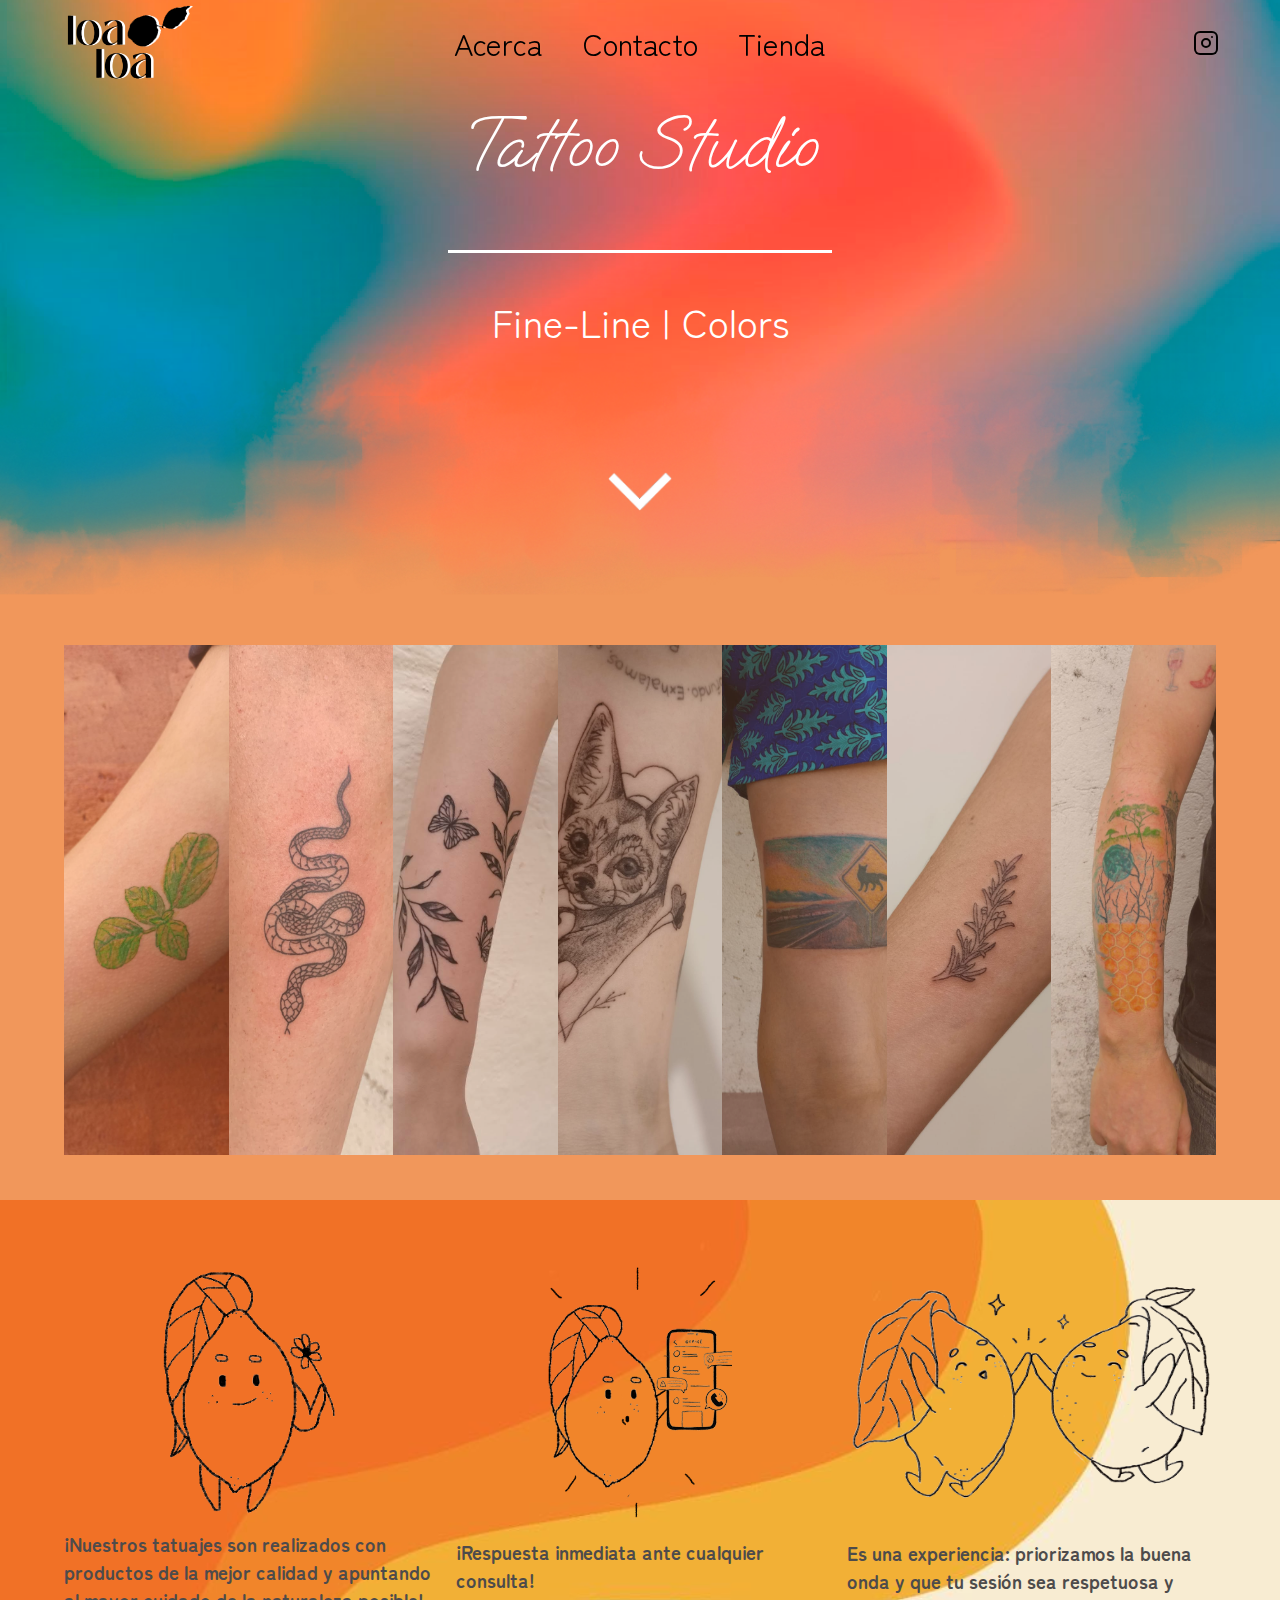
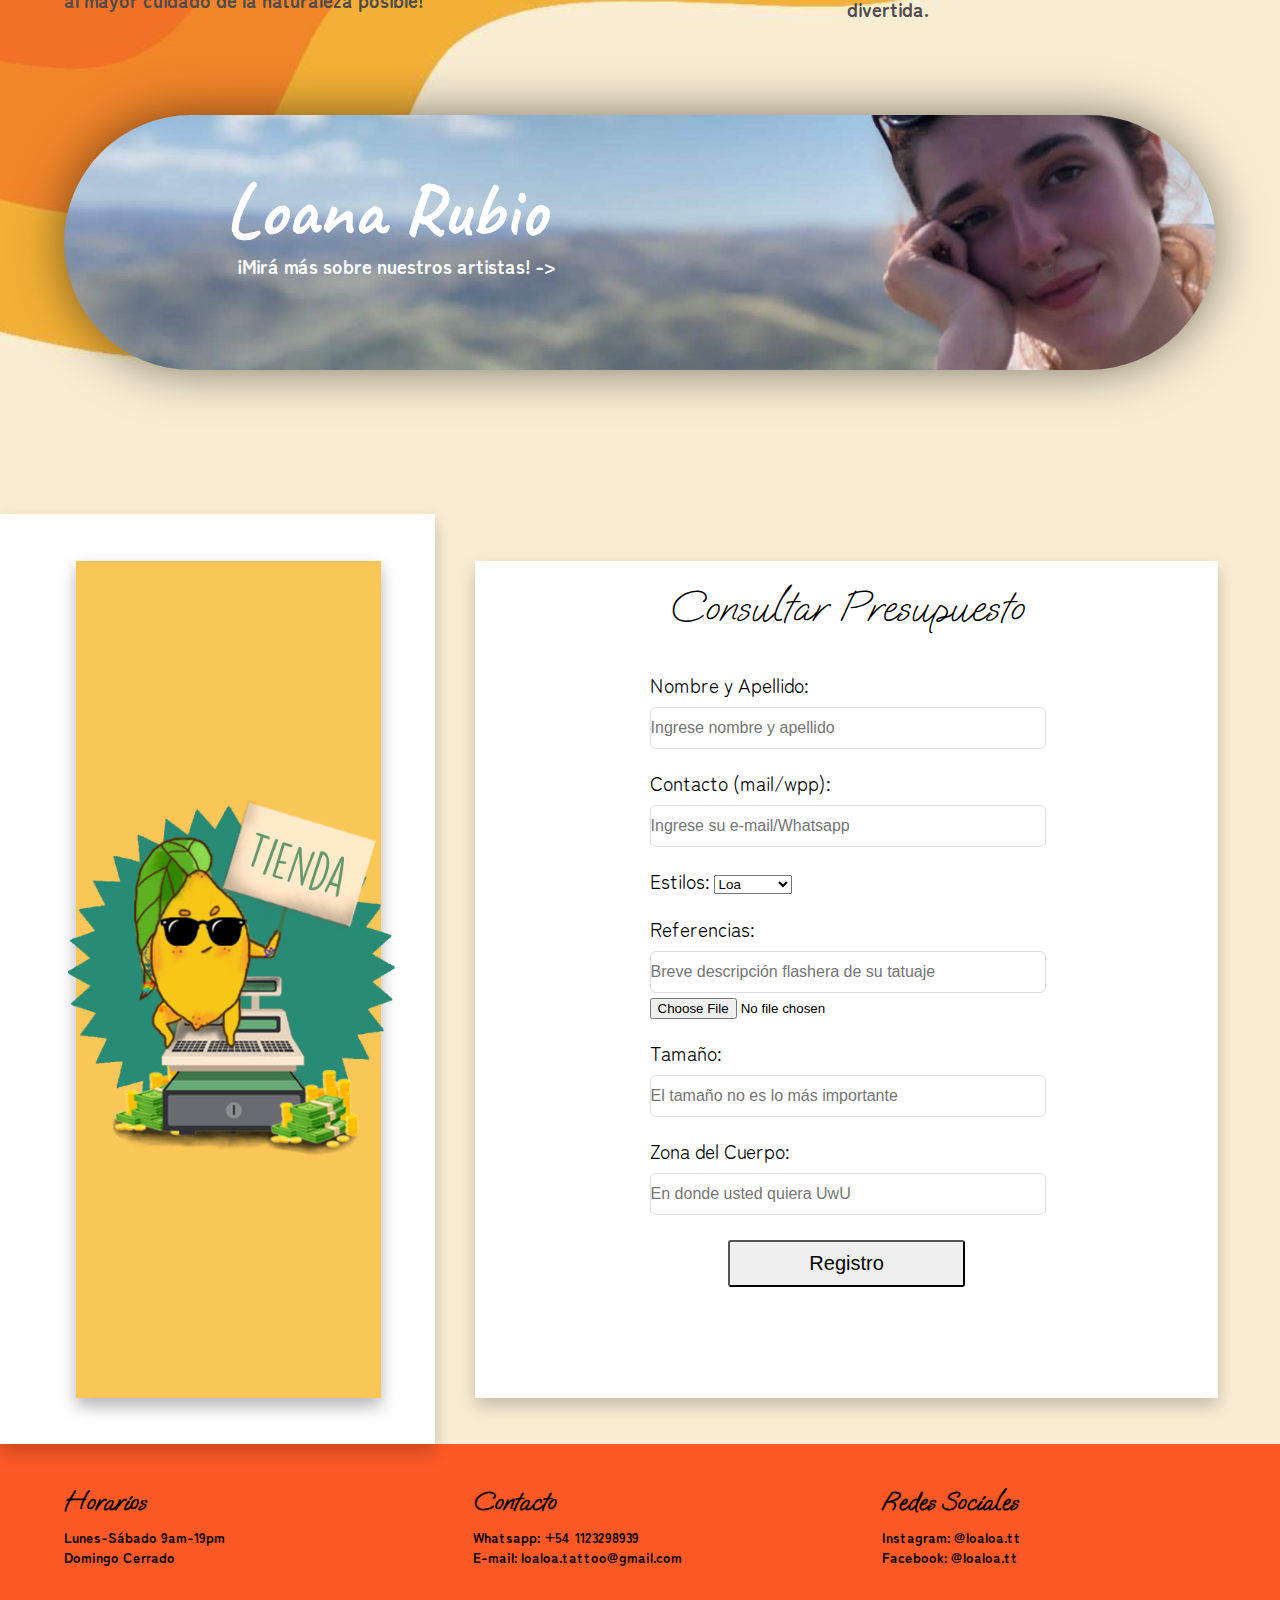
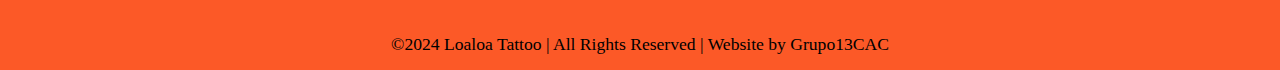
==== commit a3c07fc8: "BastantesCambiosEsteticos" ====
--- a/index.html
+++ b/index.html
@@ -116,7 +116,7 @@
                             Loana Rubio
                         </h2>
                         <h3>
-                            ¡Mirá más sobre nuestros artistas! >
+                            ¡Mirá más sobre nuestros artistas! ->
                         </h3>
                     </div></a>
                 </div>
--- a/CSS/estilos.css
+++ b/CSS/estilos.css
@@ -8,7 +8,6 @@
 }
 
 /*--------------------------------------------------------- HEADER --------------------------------------------------------------*/
-
 .header {
     height: 85px;
     width: 100%;
@@ -16,8 +15,7 @@
     display:flex;
     justify-content: space-between;
     align-items:center;
-    /*background-color:rgba(242, 109, 61, 100);*/
-    background-color:rgba(7,140,127, 100);
+    background-color:rgba(242, 61, 61,0.0);
     animation: mejora-header linear both;
     animation-timeline: scroll(root);
     animation-range: 0 100px;
@@ -26,12 +24,9 @@
 
 @keyframes mejora-header {
     from{
-       /*background:rgba(255, 109, 61, 0);*/
-       background-color:rgba(7,140,127, 0);
        color: black
        } 
     to {
-        /*background: rgba(242, 109, 61, 100);*/
         background-color:rgba(7,140,127, 100);
         color:white
     }
@@ -78,7 +73,6 @@
     top: 100%; 
     right: 2px;
     width: 25%;
-    background-color: rgba(14, 180, 166, 0.0); 
     z-index: 999; 
     display: none;
     font-family: "Zen Maru Gothic", serif;
@@ -298,6 +292,25 @@
     }
 }
 
+@media (width<601px){
+    .header{ 
+        background-color:rgba(242, 133, 61, 0.7);
+        animation: headerRojo linear both;
+        animation-timeline: scroll(root);
+        animation-range: 0 100px;
+        z-index: 9999;
+    }
+
+    .submenu{
+        background-color: rgba(242, 133, 61, 0.7);
+    }
+}
+
+@keyframes headerRojo {
+    to {
+        background-color:rgba(7,140,127, 100);
+    }
+}
 
 /*----------------------------------------------- PRIMERA SECCION -------------------------------------------------------------------------------------------*/
 
@@ -492,12 +505,11 @@
 }
 }
 
-/*---------------------------------TRANSICION(+ DATA)--------------------------------------*/
+/*---------------------------------LIMONES RE CREISI--------------------------------------*/
 .transicionGaleriaArtista{
-    height: 600px;
+    height: 850px;
     width: 100%;
     background-color: rgb(241, 151, 91);
-    display:block;
     background-image: url("../Imagenes/fondoBanner.jpg");
     background-size: cover;
     background-repeat: no-repeat;
@@ -513,7 +525,7 @@
 .divTransicion{
     display: flex;
     width: 90%;
-    height: 70%;
+    height: 50%;
     padding-left:5%;
     padding-right:5%;
     padding-top: 3%;
@@ -574,8 +586,8 @@
 }
 
 .divOnda img{
-    max-height: 50%;
-    width: 29vw;
+    max-height: 100%;
+    width: 100%;
 }
 
 .divOnda h2{
@@ -642,6 +654,7 @@
     display: flex;
     justify-content: center;
     align-items: center;
+    margin-top: 3%;
 }
 
 .bannerArtista{
@@ -652,6 +665,8 @@
 .enlace{
     text-decoration: none;
     color:inherit;
+    width:100%;
+    height: 100%;
 }
 
 .contenedorArtista{
@@ -665,7 +680,7 @@
     background-image: url("../Imagenes/loaBanner.jpg");
     background-size: cover;
     background-repeat: no-repeat;
-    background-position: center;
+    background-position-y: 25%;
     justify-content:left;
     align-items: center;
     transition: transform 0.3s ease;
@@ -676,41 +691,36 @@
     cursor:pointer;
 }
 
-.artista h2{
+.contenedorArtista h2{
     font-family: "Caveat", cursive;
-    /* font-family: "Oooh Baby", cursive;
-    font-weight: 400;
-    font-style: normal; */
     font-optical-sizing: auto;
-    font-size: clamp(2em, 7vw, 7em);
+    font-size: clamp(5em, 6vw, 6em);
     font-style: normal;
-    margin-top: 7%;
+    color: white;
+    margin-left: 14%;
+    margin-top: 2%;
+}
+
+.contenedorArtista h3{
+    font-size: clamp(1.4em, 1.5vw, 1.5em);
+    color: white;
     margin-left: 15%;
-    color: white;
-}
-
-.artista h3{
-    font-size: clamp(1em, 1.5vw, 1.5em);
-    color: white;
-    margin-left: 16%;
     margin-top: -6%;
 }
 
-
-@media (width<900px){
-    .contenedorArtista{
-        display: flex;
-        flex-direction: column;
-        justify-content: center;
-        align-items:flex-start;
-    }
-
-}
-
-@media (width<700px){
+@media (width < 1500px){
+    .contenedorArtista h2{
+        margin-top: 4%;
+    }
+}
+
+
+@media (width < 900px){
     .artista{
         padding-top: 0px;
         padding-bottom: 0px;
+        height: 50vw;
+        padding-bottom: 5%;
     }
 
     .contenedorArtista{
@@ -718,12 +728,13 @@
         height: 100%;
         background-image: url("../Imagenes/loaBannerRecortada.jpg");
         display: flex;
+        flex-direction: column;
+        justify-content: center;
         align-items:flex-start;
     }
 
     .contenedorArtista h2{
-        margin-left: 5%;
-        margin-top: 50%;
+        margin-left: 4%;
     }
 
     .contenedorArtista h3{
@@ -732,10 +743,14 @@
 
 }
 
-@media (width<900px){
-    .contenedorTexto h2{
-        text-align: center;
-        margin-left: 0px;
+
+@media (width<700px){
+    .contenedorArtista h2{
+        font-size: clamp(4em, 6vw, 7em);
+    }
+
+    .contenedorArtista h3{
+
     }
 }
 
@@ -749,8 +764,8 @@
     width: 100%;
     /* padding: 0 20px;  */
     /* background-color: lightblue; */
-    
     background-color: rgb(248, 236, 210);
+    padding-top: 5%;
 
 }
 
